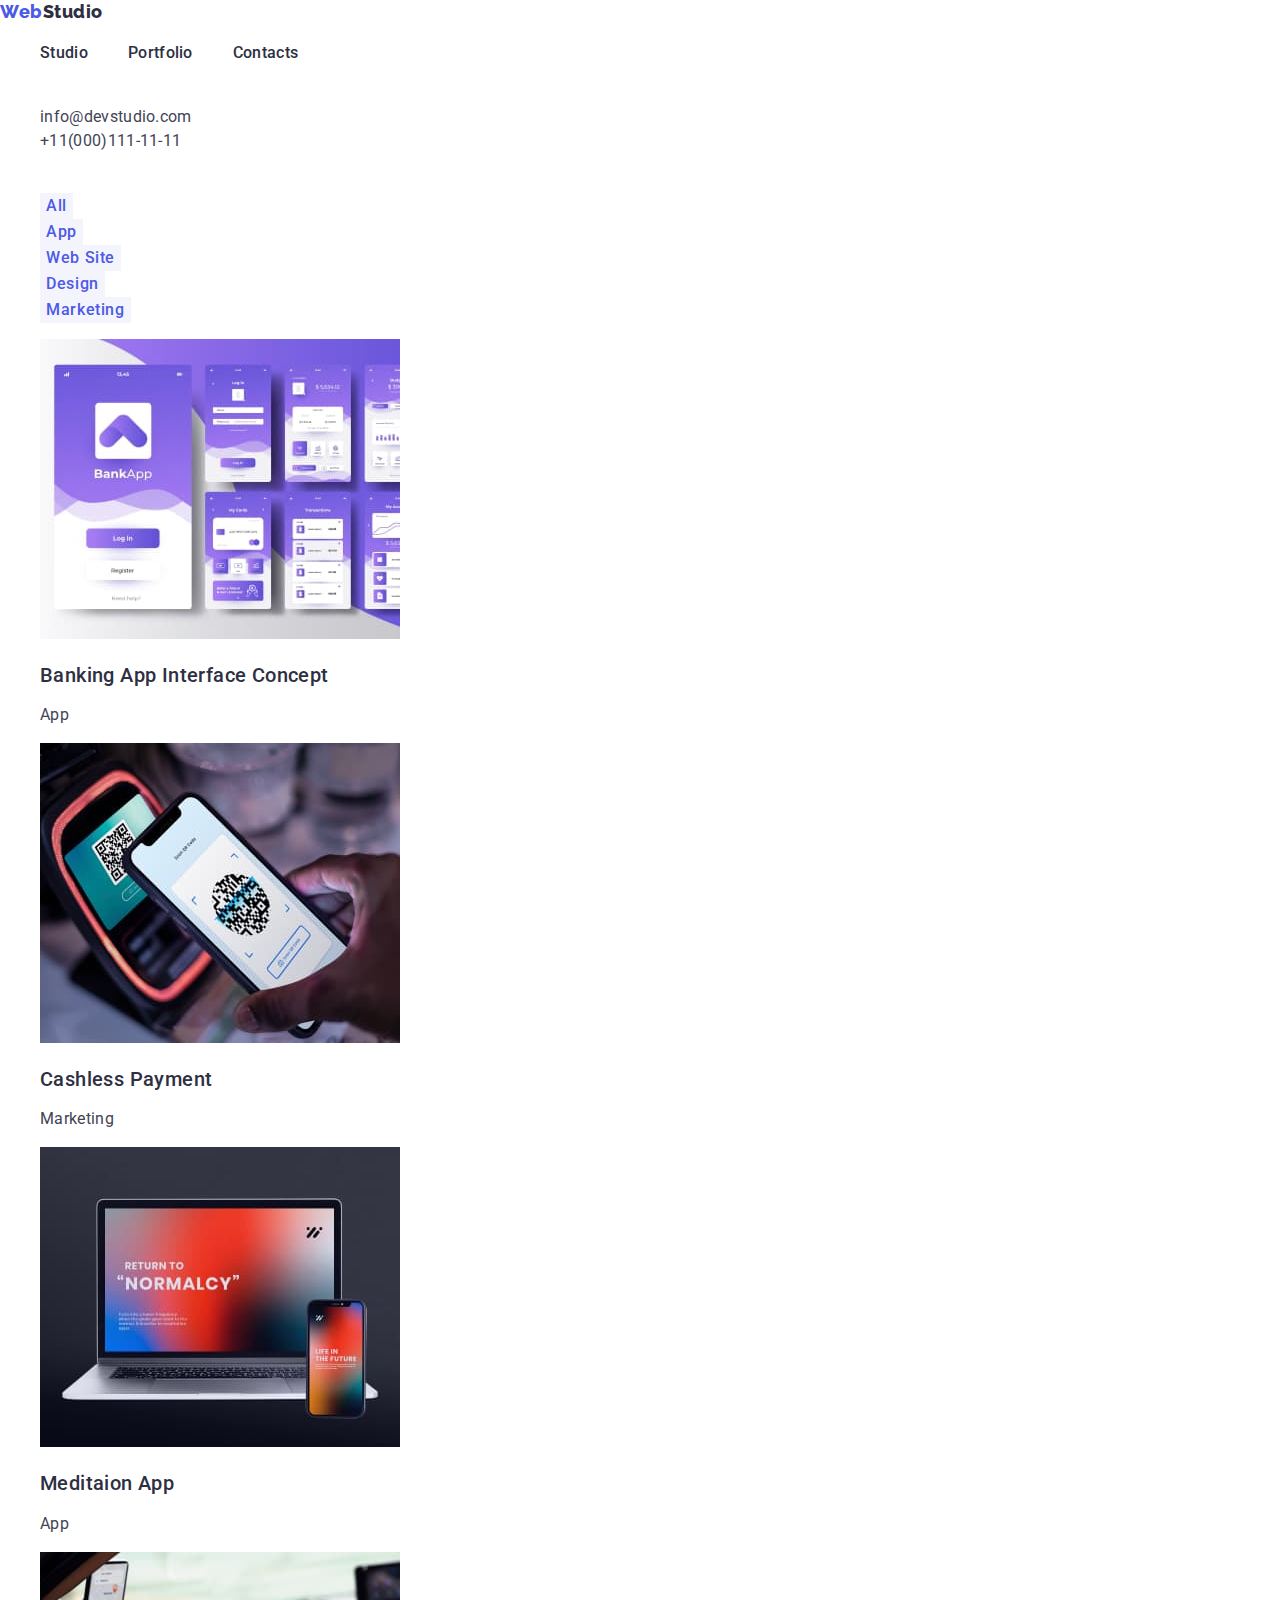
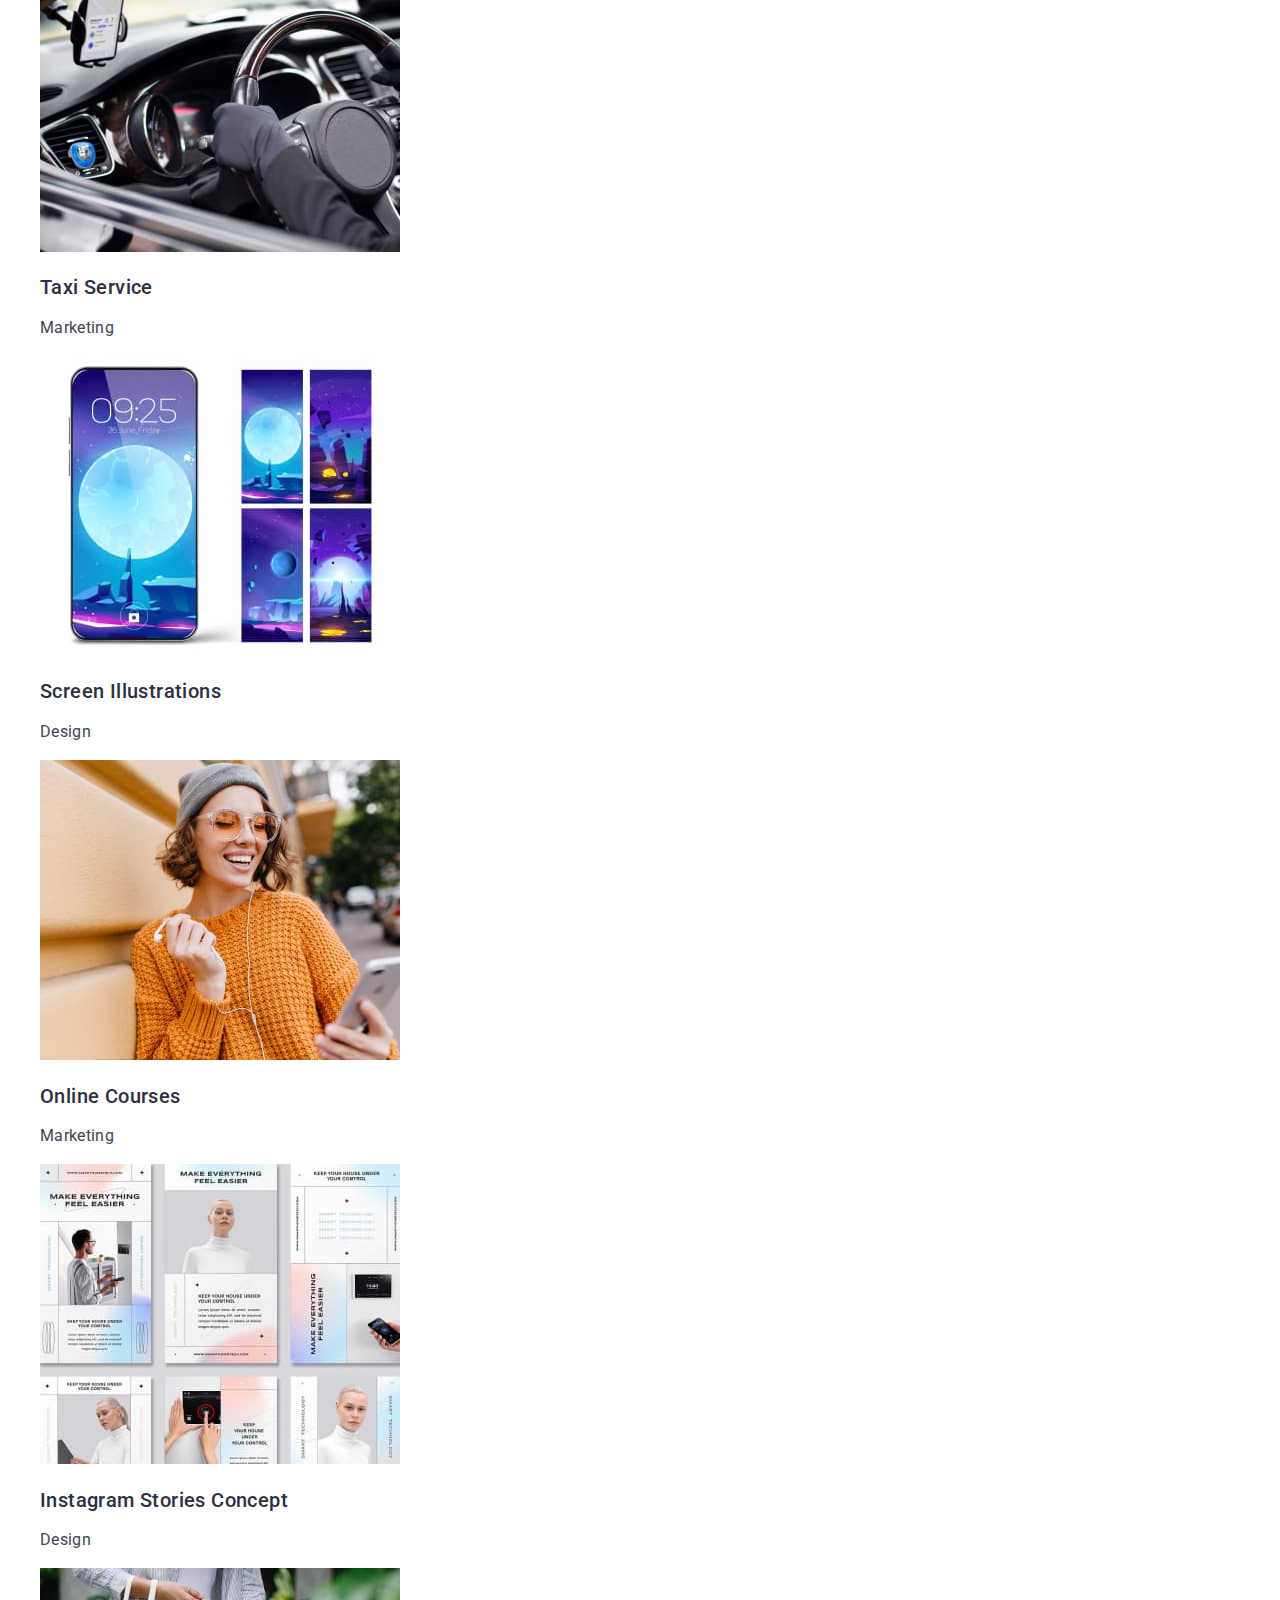
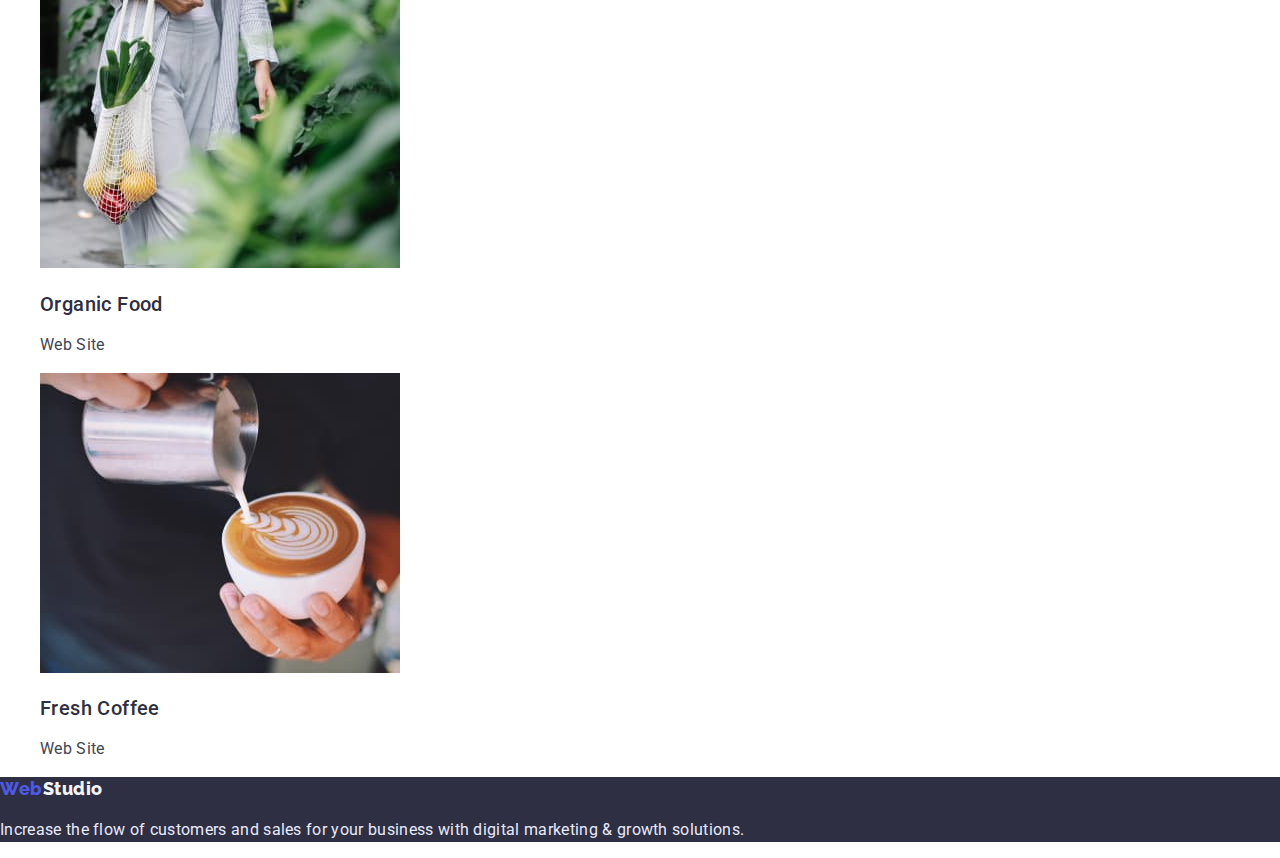
==== portfolio.html @ 9c92c0a1 "Correct" ====
<!DOCTYPE html>
<html lang="en">
  <head>
    <meta charset="UTF-8" />
    <meta http-equiv="X-UA-Compatible" content="IE=edge" />
    <meta name="viewport" content="width=device-width, initial-scale=1.0" />
    <title>Portfolio</title>
    <link rel="preconnect" href="https://fonts.googleapis.com" />
    <link rel="preconnect" href="https://fonts.gstatic.com" crossorigin />
    <link
      href="https://fonts.googleapis.com/css2?family=Raleway:wght@800&family=Roboto:wght@400;500;700;900&display=swap"
      rel="stylesheet"
    />
    <link rel="stylesheet" href="https://cdnjs.cloudflare.com/ajax/libs/modern-normalize/1.1.0/modern-normalize.min.css">
    <link rel="stylesheet" href="./CSS/styles.css" />
  </head>
  <body>
    <!--Header section-->
    <header class="header">
      <a class="header-logo link" href="./index.html"
        >Web<span class="header-logo-s">Studio</span></a
      >
      <nav class="header-nav">
        <ul class="header-list">
          <li class="header-item">
            <a class="header-link link" href="./index.html">Studio</a>
          </li>
          <li class="header-item">
            <a class="header-link link" href="./portfolio.html">Portfolio</a>
          </li>
          <li class="header-item">
            <a class="header-link link" href="./contacts.html">Contacts</a>
          </li>
        </ul>
      </nav>
      <ul class="header-contacts list">
        <li class="header-item">
          <a class="header-mail" href="mailto:info@devstudio.com"
            >info@devstudio.com</a
          >
        </li>
        <li class="header-item">
          <a class="header-contacts" href="tel:+11(000)111-11-11"
            >+11(000)111-11-11</a
          >
        </li>
      </ul>
    </header>
    <main class="main">
      <!--Filters-->
      <section class="button link">
        <h1 hidden>Portfolio</h1>
        <ul class="button-list">
          <li><button class="main-button" type="button">All</button></li>
          <li><button class="main-button" type="button">App</button></li>
          <li><button class="main-button" type="button">Web Site</button></li>
          <li><button class="main-button" type="button">Design</button></li>
          <li><button class="main-button" type="button">Marketing</button></li>
        </ul>
        <!--Row 1-->
        <ul class="concepts">
          <li class="concepts-sec"> <a class="concepts-sec link" href="Banking App">
            <img
              src="./images/row1/project-card-1/img.jpg"
              alt="Banking App"
              width="360"
              height="300"
            />
            <h2 class="title">Banking App Interface Concept</h2>
            <p class="text">App</p></a>
          </li>
          <li class="concepts-sec"> <a class="concepts-sec link" href="Cashless Payment">
            <img
              src="./images/row1/project-card-2/img.jpg"
              alt="Cashless Payment"
              width="360"
              height="300"
            />
            <h2 class="title">Cashless Payment</h2>
            <p class="text">Marketing</p></a>
          </li>
          <li class="concepts-sec"> <a class="concepts-sec link" href="Meditaion App">
            <img
              src="./images/row1/project-card-3/img.jpg"
              alt="Meditaion App"
              width="360"
              height="300"
            />
            <h2 class="title">Meditaion App</h2>
            <p class="text">App</p></a>
          </li>
          <!--Row 2-->
          <li class="concepts-sec"> <a class="concepts-sec link" href="Taxi Service">
            <img
              src="./images/row2/project-card-1/img.jpg"
              alt="Taxi Service"
              width="360"
              height="300"
            />
            <h2 class="title">Taxi Service</h2>
            <p class="text">Marketing</p></a>
          </li>
          <li class="concepts-sec"> <a class="concepts-sec link" href="Screen Illustrations">
            <img
              src="./images/row2/project-card-2/img.jpg"
              alt="Screen Illustrations"
              width="360"
              height="300"
            />
            <h2 class="title">Screen Illustrations</h2>
            <p class="text">Design</p></a>
          </li>
          <li class="concepts-sec"> <a class="concepts-sec link" href="Online Courses">
            <img
              src="./images/row2/project-card-3/img.jpg"
              alt="Online Courses"
              width="360"
              height="300"
            />
            <h2 class="title">Online Courses</h2>
            <p class="text">Marketing</p></a>
          </li>
          <!--Row 3-->
          <li class="concepts-sec"> <a class="concepts-sec link" href="Instagram Stories Concept">
            <img
              src="./images/row3/project-card-1/img.jpg"
              alt="Instagram Stories Concept"
              width="360"
              height="300"
            />
            <h2 class="title">Instagram Stories Concept</h2>
            <p class="text">Design</p></a>
          </li>
          <li class="concepts-sec"> <a class="concepts-sec link" href="Organic Food">
            <img
              src="./images/row3/project-card-2/img.jpg"
              alt="Organic Food"
              width="360"
              height="300"
            />
            <h2 class="title">Organic Food</h2>
            <p class="text">Web Site</p></a>
          </li>
          <li class="concepts-sec"> <a class="concepts-sec link" href="Fresh Coffee">
            <img
              src="./images/row3/project-card-3/img.jpg"
              alt="Fresh Coffee"
              width="360"
              height="300"
            />
            <h2 class="title">Fresh Coffee</h2>
            <p class="text">Web Site</p></a>
          </li>
        </ul>
      </section>
    </main>
    <!--Footer section-->
    <footer class="footer">
      <a class="footer-link" href="./index.html"></a>
      <a class="footer-logo link" href="./index.html"
        >Web<span class="footer-logo-s">Studio</span></a
      >
      <p class="desk">
        Increase the flow of customers and sales for your business with digital
        marketing & growth solutions.
      </p>
    </footer>
  </body>
</html>
---- CSS/styles.css ----
:root {
	--color-iris: #4d5ae5;
	--color-ocean: #404bbf;
	--color-navy-blue: #2e2f42;
	--color-green: #31d0aa;
	--color-slate: #434455;
	--color-light-slate: #8e8f99;
	--color-cornflower: #e7e9fc;
	--color-cloud: #f4f4fd;
	--color-navy-blue-modal: #2e2f42;
	--color-grey: #2e2f42
}


.conteiner{
	width: 1158px;
	padding-left: 15px;
	padding-right: 15px;
	margin-left: auto;
	margin-right: auto;

}

body{
font-family: "Roboto", sans-serif;
font-size: 16px;
line-height: calc(24 / 16);
letter-spacing: 0.02em;
color: var(--color-slate);
}
a{
	text-decoration: none;
}
ul{
	list-style: none;
}

.link{
text-decoration: none;
color: var(--color-navy-blue);
}

.header {
	background-color: #ffffff;
		}
.header-logo {
font-family: 'Raleway';
font-style: normal;
font-weight: 800;
font-size: 18px;
line-height: calc(24 / 18);
letter-spacing: 0.03em;
color: var(--color-iris);
padding-top: 24px;
padding-bottom: 24px;
}

.nav-site{
	padding-top: 24px;
padding-bottom: 24px;
}

.header-logo-s{
	color: var(--color-navy-blue);
}

.header-list {
	display: flex;
font-weight: 500;
font-size: 16px;
line-height: calc(24 / 16);
letter-spacing: 0.02em;
color: var(--color-navy-blue);
}

.header-item{
	margin-right: 40px;
	}
.header-item:last-child{
	margin-right: 0;
}

.header-link:hover,
.header-link:focus
.header-link:active{
color: var(--color-iris);
}
.header-mail{
color: var(--color-slate);
padding-top: 24px;
padding-bottom: 24px;
}
.header-mail:hover,
.header-mail:focus,
.heade-mail:active{
    color: var(--color-iris);
}

.header-contacts{
font-size: 16px;
line-height: calc(24 / 16);
letter-spacing: 0.02em;
color: var(--color-slate);
padding-top: 24px;
padding-bottom: 24px;
}
.header-contacts:hover,
.header-contacts:focus,
.header-contacts:active{
    color: var(--color-iris);
}
.main-button{
font-family: 'Roboto';
font-style: normal;
font-weight: 500;
font-size: 16px;
line-height: calc(24 / 16);
text-align: center;
letter-spacing: 0.04em;
background-color: var(--color-cloud);
color: var(--color-iris);
border: none;
cursor: pointer;
}
.main-button:hover,
.main-button:focus
.main-button:active{
    background-color: var(--color-ocean);
    color: #ffffff;
}

.title{
	font-weight: 500;
font-size: 20px;
line-height: calc(24 / 20);
letter-spacing: 0.02em;
color: var(--color-navy-blue);
}

.text{
font-weight: 400;
font-size: 16px;
line-height: calc(24/16);
letter-spacing: 0.02em;
color: var(--color-slate);
}


.footer{
	background-color: var(--color-navy-blue);
}
.footer-logo {
	font-family: 'Raleway';
	font-style: normal;
	font-weight: 800;
	font-size: 18px;
	line-height: calc(24 / 18);
	letter-spacing: 0.03em;
	color: var(--color-iris);
	}
	.footer-logo-s{
		color: var(--color-cloud);
	}
.desk{
font-weight: 400;
font-size: 16px;
line-height: calc(24 / 16);
letter-spacing: 0.02em;
	color: var(--color-cornflower) ;
}


.hero{
	background-color: var(--color-navy-blue);
}
.h1-text{
	font-weight: 700;
font-size: 56px;
line-height: calc(60 / 56);
text-align: center;
letter-spacing: 0.02em;
	color: #ffffff;
}
.hero-button{
font-family: 'Roboto';
font-style: normal;
font-weight: 500;
font-size: 16px;
line-height: calc(24 / 16);
letter-spacing: 0.04em;
color: #ffffff;
background-color: var(--color-iris);
cursor: pointer;
}
.hero-button:hover,
.hero-button:focus{
background-color: #404BBF;
}

.ourteam-list{
	background-color: #ffffff;
}
.subtitle{
font-style: normal;
font-weight: 500;
font-size: 20px;
line-height: calc(24 / 20);
letter-spacing: 0.02em;
color: var(--color-navy-blue);
}
.main-text{
line-height: calc(24 / 16);
letter-spacing: 0.02em;
color: var(--color-slate);
}
.heading{
font-style: normal;
font-weight: 700;
font-size: 36px;
line-height: calc(40 / 36);
text-align: center;
letter-spacing: 0.02em;
text-transform: capitalize;
color: var(--color-navy-blue);
}
.ourteam-bgc{
    background-color: var(--color-cloud);
}
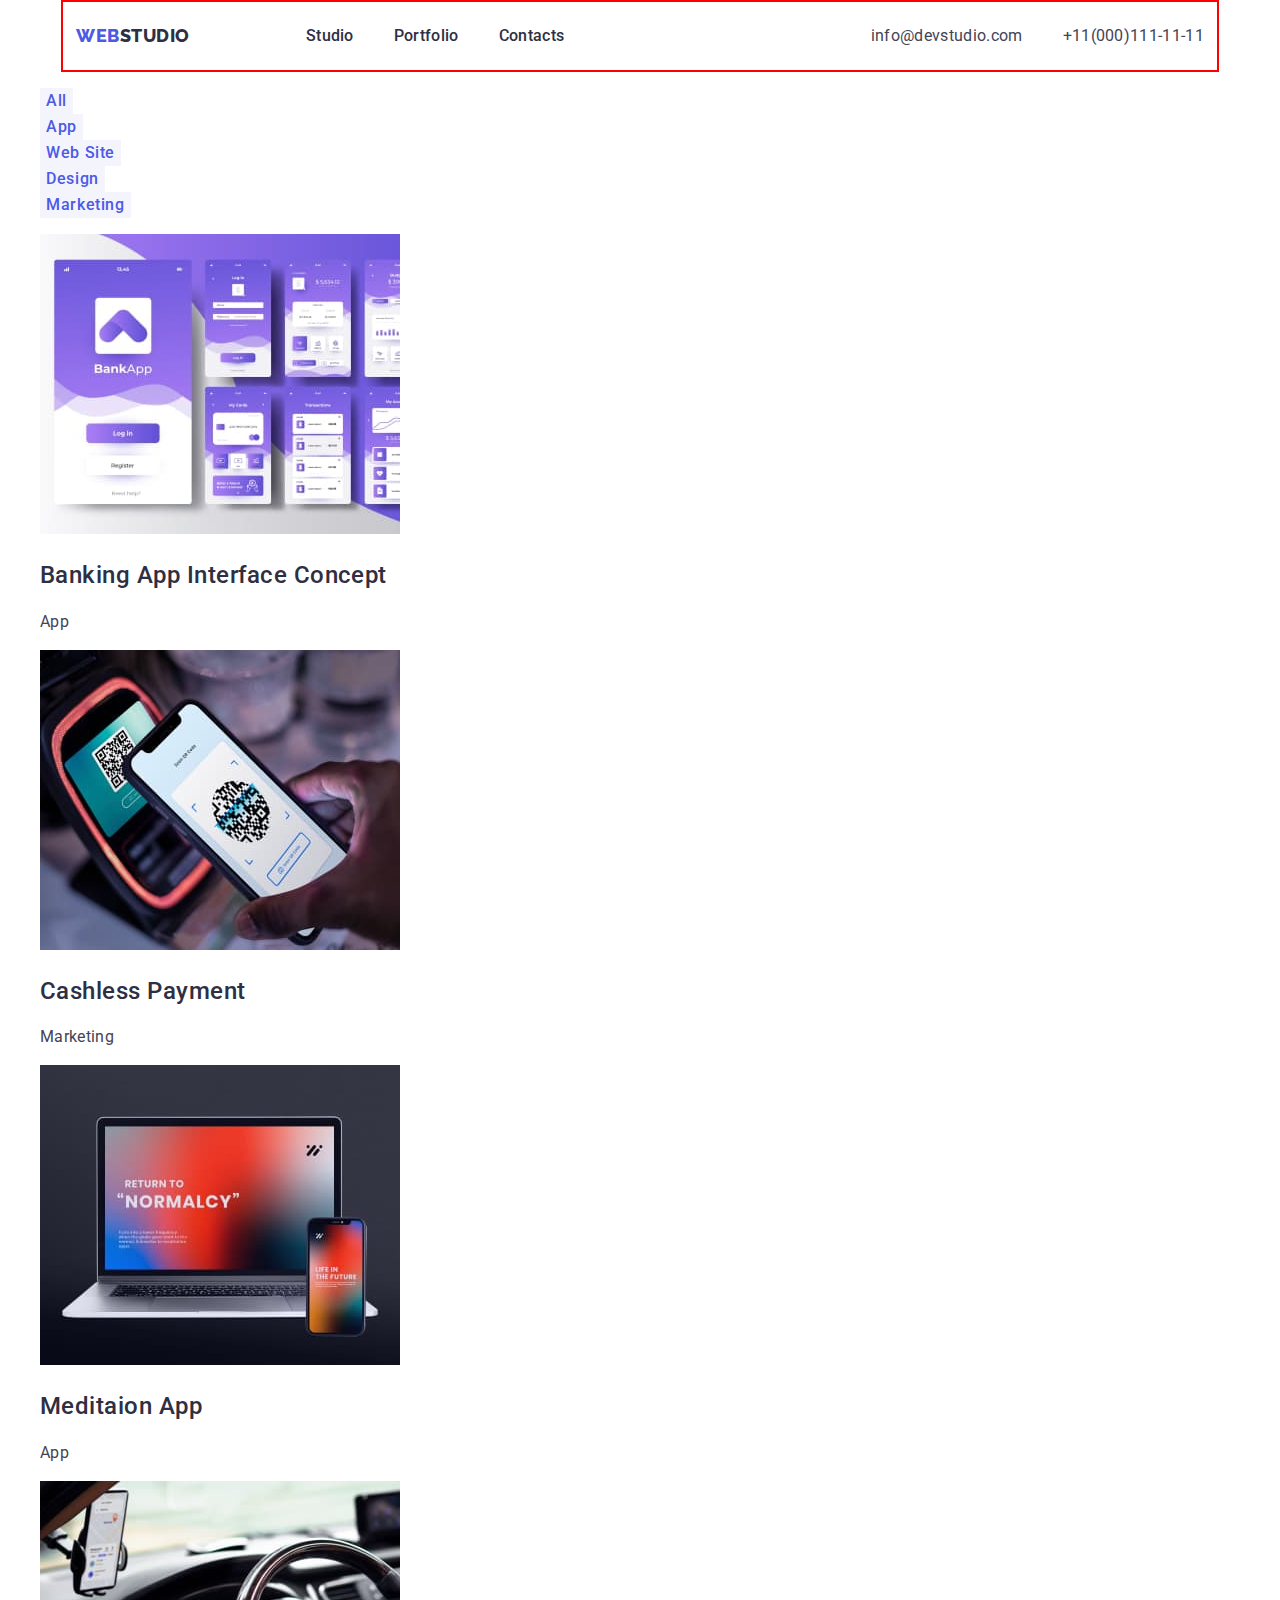
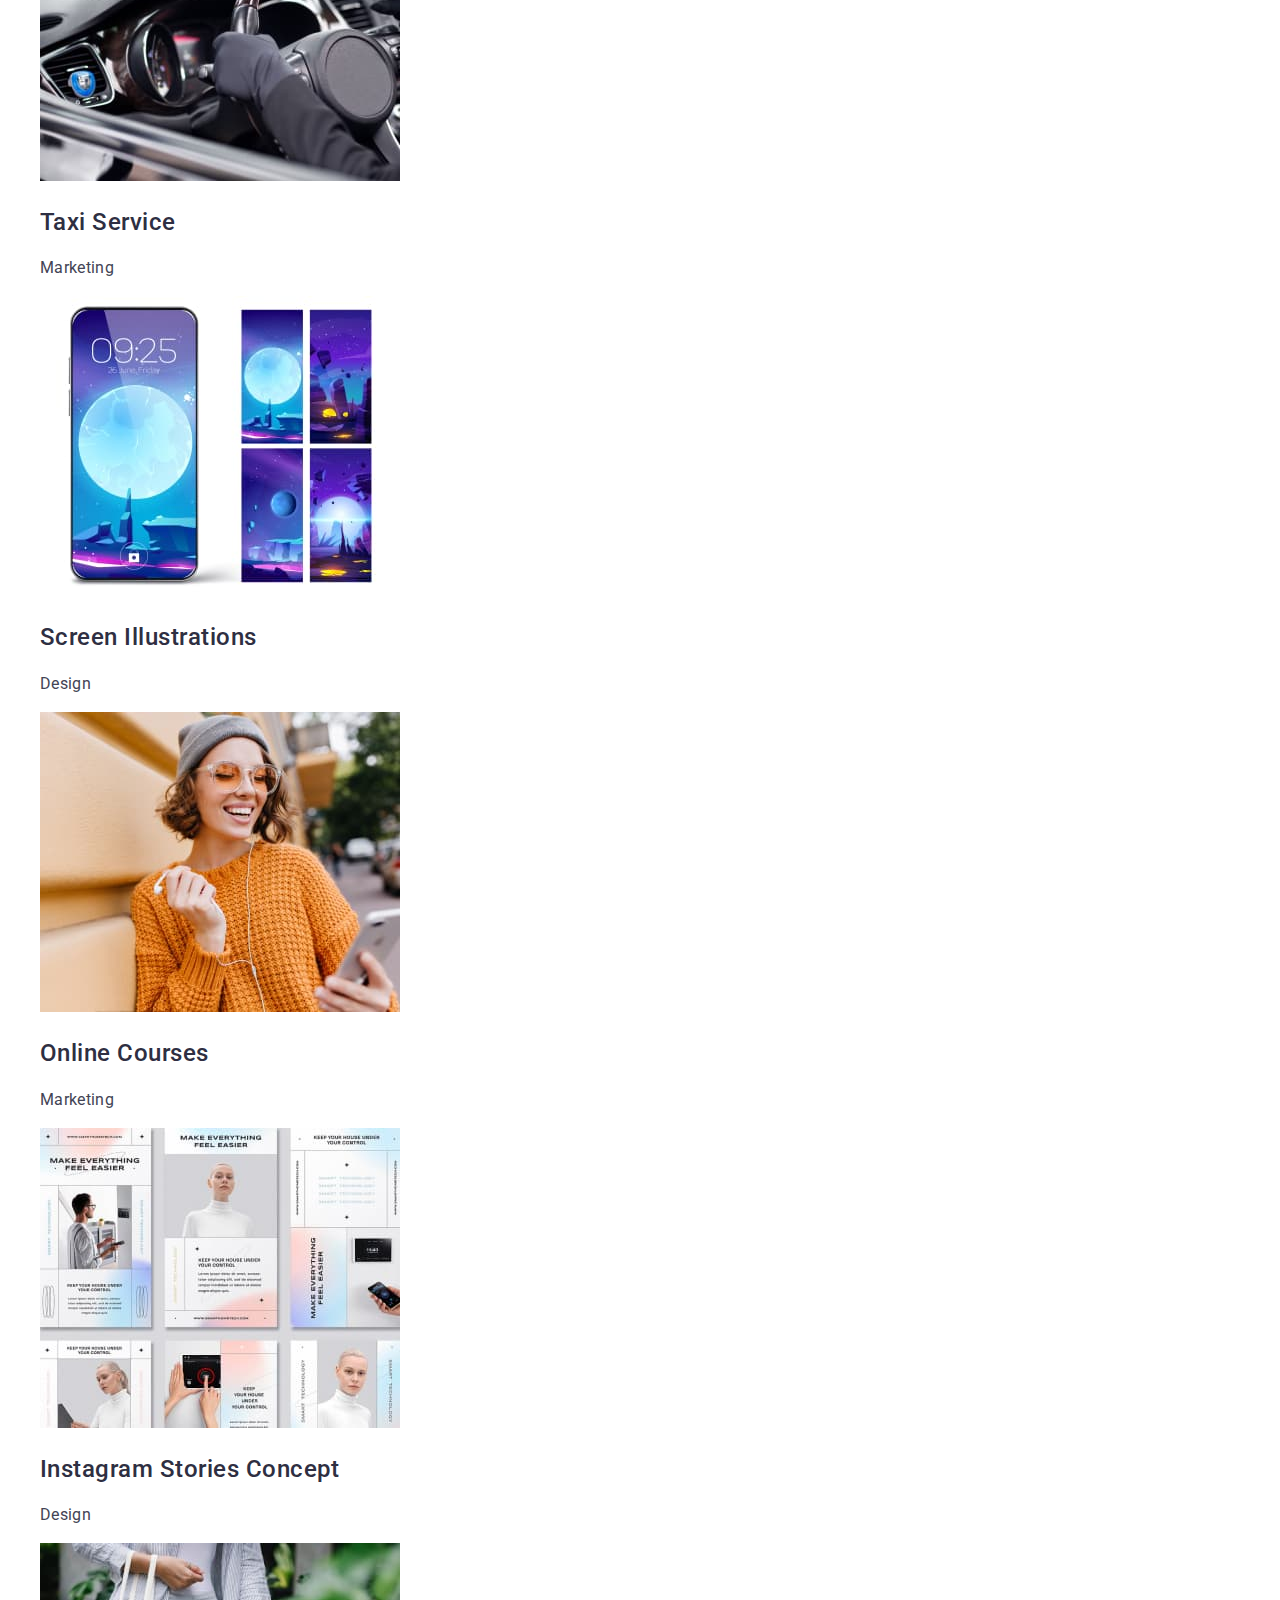
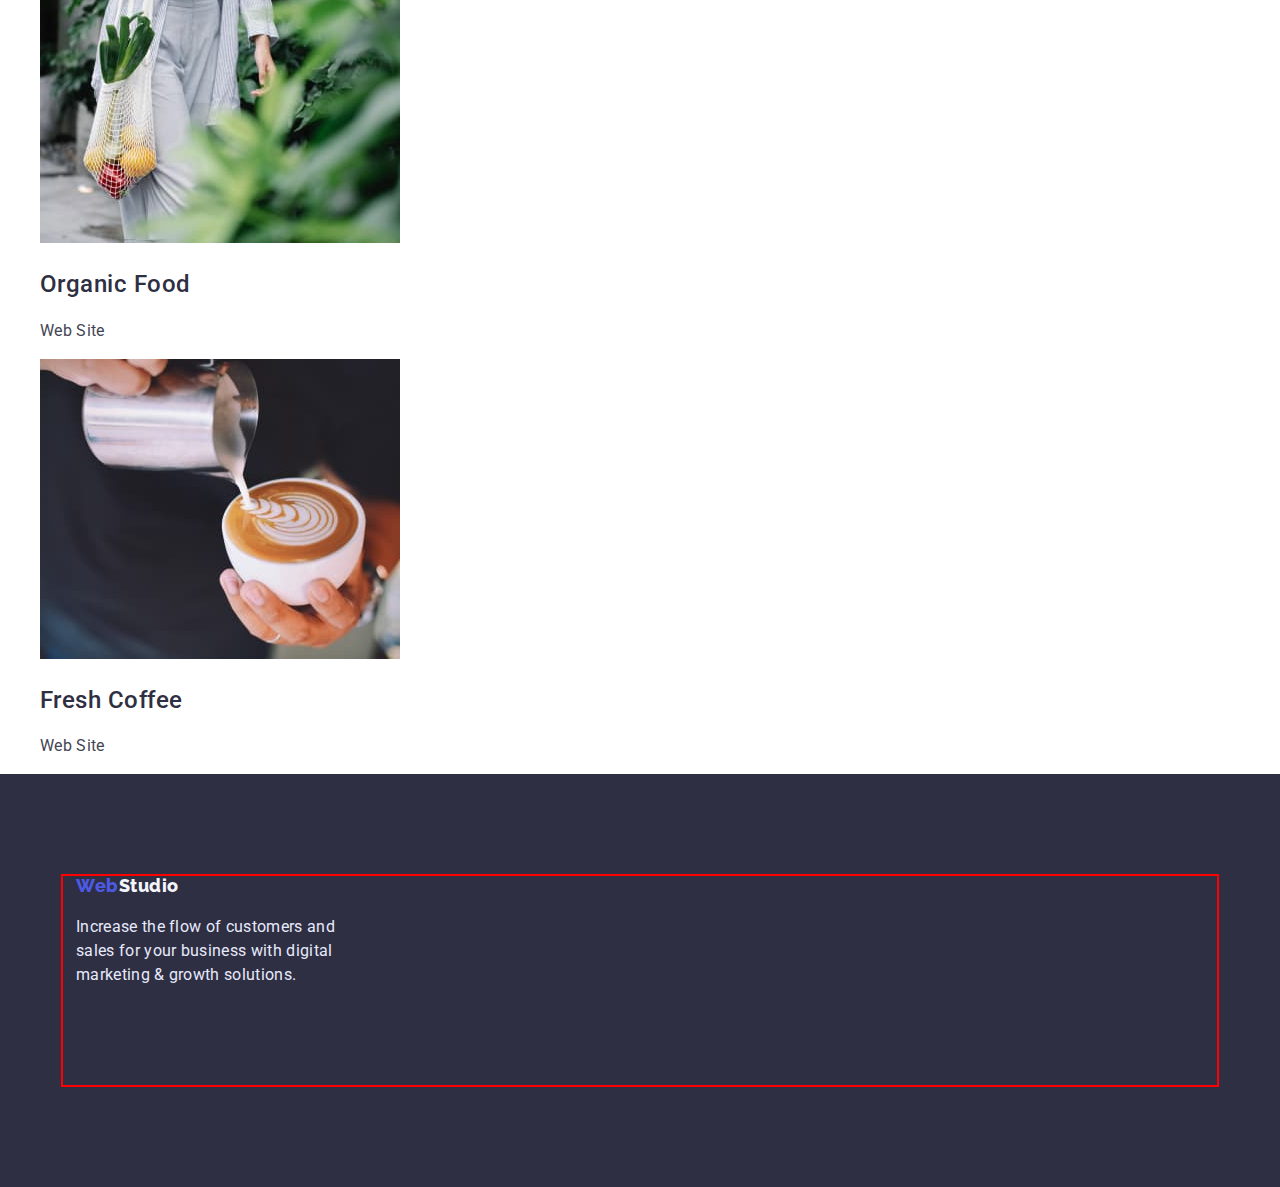
==== commit 294bc092: "Correct" ====
--- a/portfolio.html
+++ b/portfolio.html
@@ -17,10 +17,11 @@
   <body>
     <!--Header section-->
     <header class="header">
-      <a class="header-logo link" href="./index.html"
+      <div class="header-conteiner conteiner">
+        <a class="header-logo link" href="./index.html"
         >Web<span class="header-logo-s">Studio</span></a
       >
-      <nav class="header-nav">
+        <nav class="nav-site">               
         <ul class="header-list">
           <li class="header-item">
             <a class="header-link link" href="./index.html">Studio</a>
@@ -33,7 +34,7 @@
           </li>
         </ul>
       </nav>
-      <ul class="header-contacts list">
+      <ul class="header-contacts-list">
         <li class="header-item">
           <a class="header-mail" href="mailto:info@devstudio.com"
             >info@devstudio.com</a
@@ -45,6 +46,7 @@
           >
         </li>
       </ul>
+    </div>
     </header>
     <main class="main">
       <!--Filters-->
@@ -156,14 +158,15 @@
     </main>
     <!--Footer section-->
     <footer class="footer">
-      <a class="footer-link" href="./index.html"></a>
-      <a class="footer-logo link" href="./index.html"
-        >Web<span class="footer-logo-s">Studio</span></a
-      >
-      <p class="desk">
-        Increase the flow of customers and sales for your business with digital
-        marketing & growth solutions.
-      </p>
+      <div class="conteiner">
+        <a class="footer-logo link" href="./index.html"
+          >Web<span class="footer-logo-s">Studio</span></a
+        >
+        <p class="desk">
+          Increase the flow of customers and sales for your business with digital
+          marketing & growth solutions.
+        </p>
+      </div>
     </footer>
   </body>
 </html>
--- a/CSS/styles.css
+++ b/CSS/styles.css
@@ -8,17 +8,23 @@
 	--color-cornflower: #e7e9fc;
 	--color-cloud: #f4f4fd;
 	--color-navy-blue-modal: #2e2f42;
-	--color-grey: #2e2f42
+	--color-grey: #2e2f42;
+	--color-white: #ffffff
+
 }
 
 
 .conteiner{
 	width: 1158px;
-	padding-left: 15px;
-	padding-right: 15px;
-	margin-left: auto;
-	margin-right: auto;
-
+	padding: 0 15px;
+	margin: 0 auto;
+	outline: 2px solid red;
+	outline-offset: -2px;
+	}
+.header-conteiner{
+	display: flex;
+	align-items: center;
+	
 }
 
 body{
@@ -50,14 +56,14 @@
 font-size: 18px;
 line-height: calc(24 / 18);
 letter-spacing: 0.03em;
+text-transform: uppercase;
 color: var(--color-iris);
-padding-top: 24px;
-padding-bottom: 24px;
+padding: 24px 76px 24px 0;
 }
 
 .nav-site{
-	padding-top: 24px;
-padding-bottom: 24px;
+margin-right: auto;
+	
 }
 
 .header-logo-s{
@@ -66,11 +72,14 @@
 
 .header-list {
 	display: flex;
+	padding: 24px 24 px 76px 0 ;
+	margin: 0;
 font-weight: 500;
 font-size: 16px;
 line-height: calc(24 / 16);
 letter-spacing: 0.02em;
 color: var(--color-navy-blue);
+
 }
 
 .header-item{
@@ -84,6 +93,12 @@
 .header-link:focus
 .header-link:active{
 color: var(--color-iris);
+
+}
+
+.header-contacts-list{
+	display: flex;
+	
 }
 .header-mail{
 color: var(--color-slate);
@@ -108,6 +123,24 @@
 .header-contacts:focus,
 .header-contacts:active{
     color: var(--color-iris);
+}
+
+.features{
+	padding-top: 120px;
+}
+.features-list{
+	display: flex;
+	padding-bottom: 120px;
+	padding: 0px;
+	margin: 0;
+	
+}
+.features-item{
+	margin-top: 8px;
+	margin-right: 24px;
+}
+.features-item:last-child{
+	margin-right: 0px;
 }
 .main-button{
 font-family: 'Roboto';
@@ -131,7 +164,6 @@
 
 .title{
 	font-weight: 500;
-font-size: 20px;
 line-height: calc(24 / 20);
 letter-spacing: 0.02em;
 color: var(--color-navy-blue);
@@ -148,6 +180,8 @@
 
 .footer{
 	background-color: var(--color-navy-blue);
+	padding: 100px 0px;
+	
 }
 .footer-logo {
 	font-family: 'Raleway';
@@ -157,6 +191,7 @@
 	line-height: calc(24 / 18);
 	letter-spacing: 0.03em;
 	color: var(--color-iris);
+	margin-bottom: 16px;
 	}
 	.footer-logo-s{
 		color: var(--color-cloud);
@@ -167,19 +202,32 @@
 line-height: calc(24 / 16);
 letter-spacing: 0.02em;
 	color: var(--color-cornflower) ;
+	padding-top: 16px;
+	padding-bottom:  100px;
+	max-width: 264px;
+	margin: 0;
 }
 
 
 .hero{
 	background-color: var(--color-navy-blue);
+	text-align: center;
+	padding: 188px 0px;
+	padding-bottom: 120px;
+	
+	
 }
 .h1-text{
-	font-weight: 700;
 font-size: 56px;
 line-height: calc(60 / 56);
 text-align: center;
 letter-spacing: 0.02em;
-	color: #ffffff;
+color: var(--color-white);
+margin: 0;
+padding-bottom: 48px;
+
+
+
 }
 .hero-button{
 font-family: 'Roboto';
@@ -191,14 +239,44 @@
 color: #ffffff;
 background-color: var(--color-iris);
 cursor: pointer;
+padding: 16px 32px;
+
+border-radius: 4px;
+border: none;
+
 }
 .hero-button:hover,
 .hero-button:focus{
 background-color: #404BBF;
 }
 
+.image-list{
+	display: flex;
+	padding: 0px;
+	padding-bottom: 120px;
+	margin: 0px;
+}
+.image{
+	margin-right: 24px;
+		}
+.image:last-child{
+	margin: 0;
+} 
+
 .ourteam-list{
 	background-color: #ffffff;
+	text-align: center;
+	margin-right: 24px;
+	box-shadow: 0px 1px 6px rgba(46, 47, 66, 0.08), 0px 1px 1px rgba(46, 47, 66, 0.16), 0px 2px 1px rgba(46, 47, 66, 0.08);
+	border-radius: 0px 0px 4px 4px;
+	
+}
+.ourteam-list:last-child{
+	margin-right: 0px;
+}
+
+.ourimages{
+	margin-bottom: 32px;
 }
 .subtitle{
 font-style: normal;
@@ -207,11 +285,15 @@
 line-height: calc(24 / 20);
 letter-spacing: 0.02em;
 color: var(--color-navy-blue);
+margin-bottom: 8px;
+margin-top: 0px;
 }
 .main-text{
 line-height: calc(24 / 16);
 letter-spacing: 0.02em;
 color: var(--color-slate);
+margin: 0px;
+padding-bottom: 32px;
 }
 .heading{
 font-style: normal;
@@ -222,7 +304,16 @@
 letter-spacing: 0.02em;
 text-transform: capitalize;
 color: var(--color-navy-blue);
-}
+padding-bottom: 72px;
+padding-top: 120px;
+margin: 0;
+}
+.heading-list{
+	display: flex;
+	padding: 0px;
+	margin-top: 0px;
+	}
 .ourteam-bgc{
     background-color: var(--color-cloud);
+	padding-bottom: 120px;
 }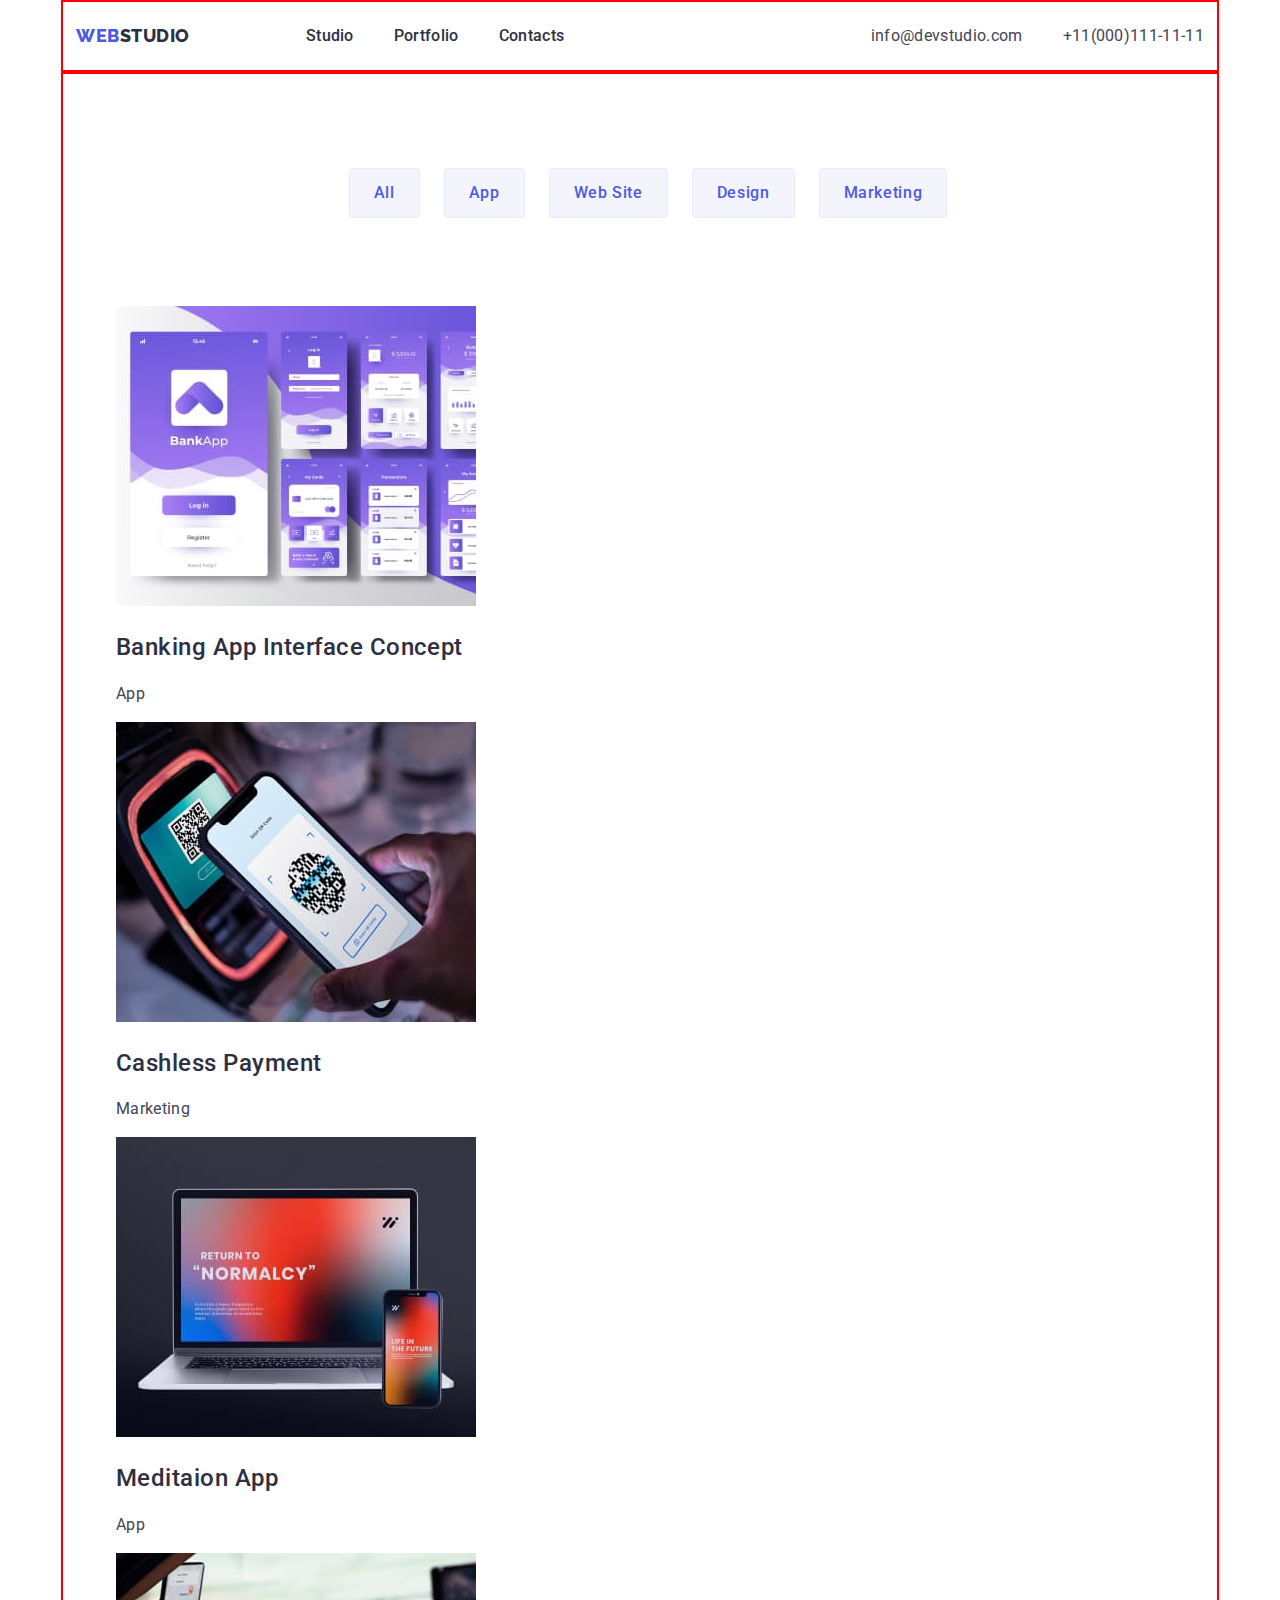
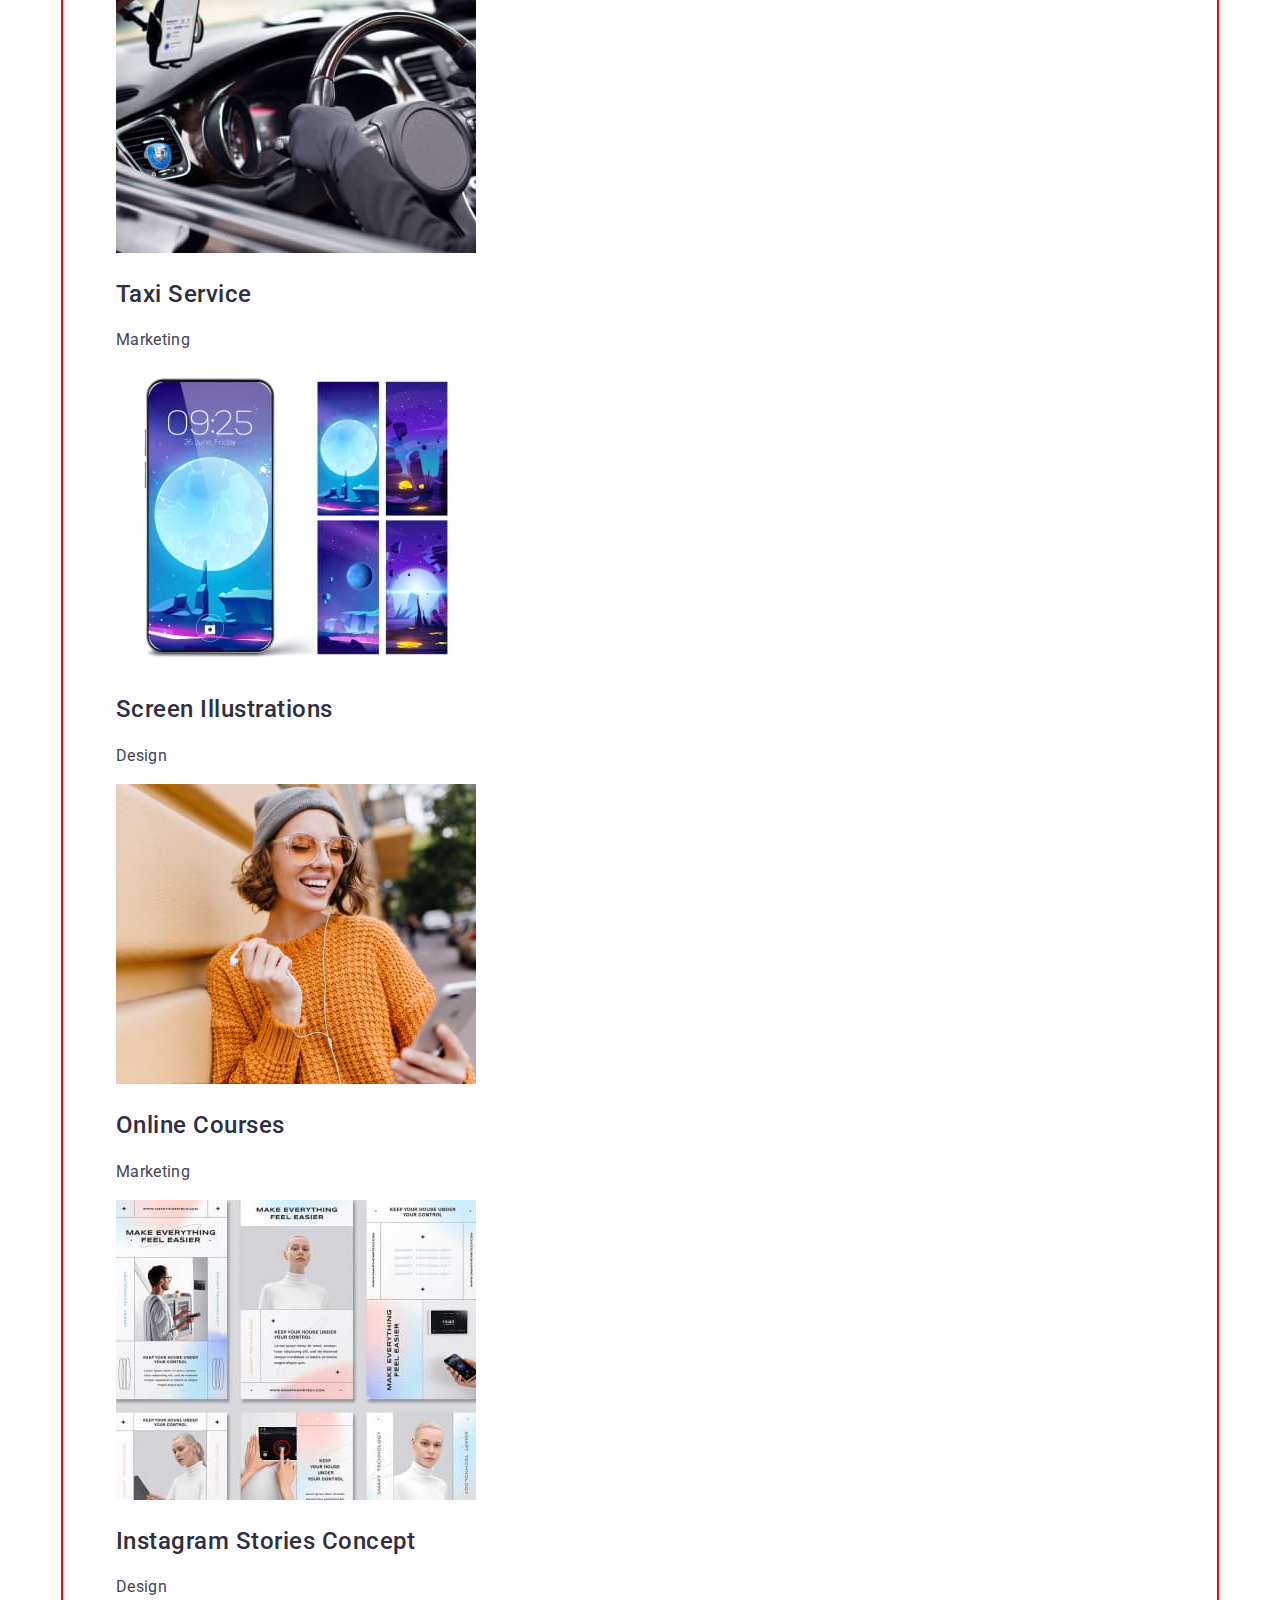
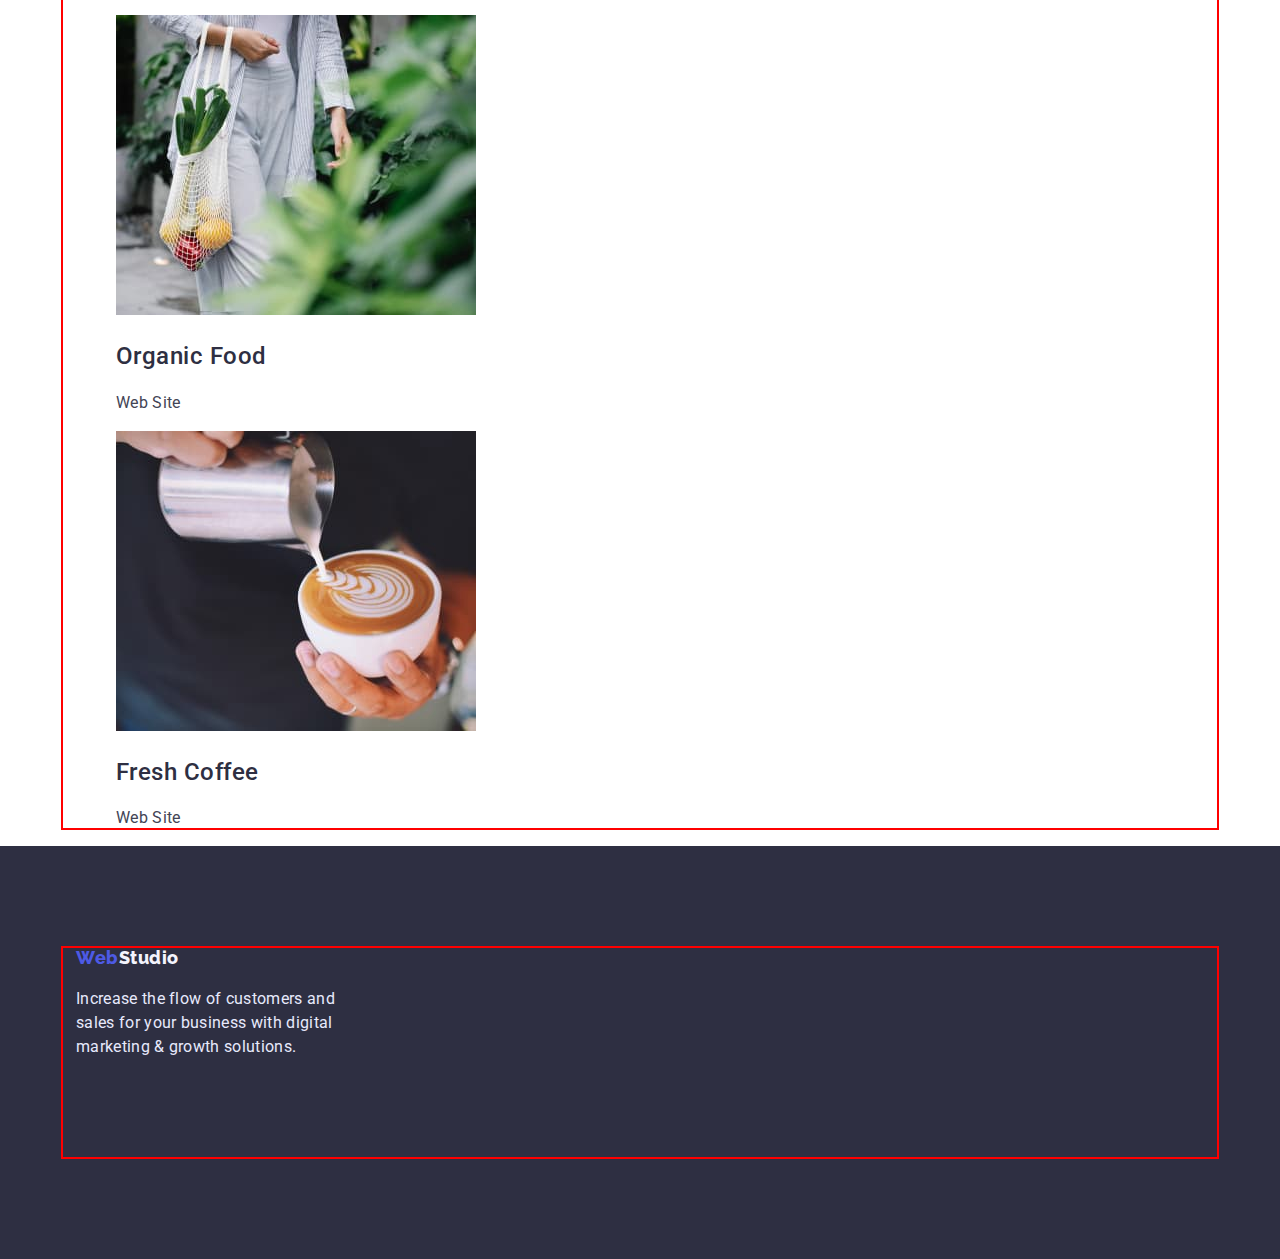
==== commit 442d210b: "Correct" ====
--- a/portfolio.html
+++ b/portfolio.html
@@ -51,6 +51,7 @@
     <main class="main">
       <!--Filters-->
       <section class="button link">
+        <div class="conteiner">
         <h1 hidden>Portfolio</h1>
         <ul class="button-list">
           <li><button class="main-button" type="button">All</button></li>
@@ -154,6 +155,7 @@
             <p class="text">Web Site</p></a>
           </li>
         </ul>
+      </div>
       </section>
     </main>
     <!--Footer section-->
--- a/CSS/styles.css
+++ b/CSS/styles.css
@@ -152,8 +152,14 @@
 letter-spacing: 0.04em;
 background-color: var(--color-cloud);
 color: var(--color-iris);
-border: none;
+border: 1px solid #E7E9FC;
+border-radius: 4px;
 cursor: pointer;
+margin-right: 24px;
+padding: 12px 24px;
+}
+.main-button :last-child{
+	margin-right: 0;
 }
 .main-button:hover,
 .main-button:focus
@@ -177,6 +183,17 @@
 color: var(--color-slate);
 }
 
+.button-list{
+	display: flex;
+	text-align: center;
+	padding-top: 96px;
+	padding-bottom: 72px;
+	margin: 0;
+	
+flex-direction: row;
+justify-content: center;
+align-items: center;
+}
 
 .footer{
 	background-color: var(--color-navy-blue);
@@ -316,4 +333,4 @@
 .ourteam-bgc{
     background-color: var(--color-cloud);
 	padding-bottom: 120px;
-}+}
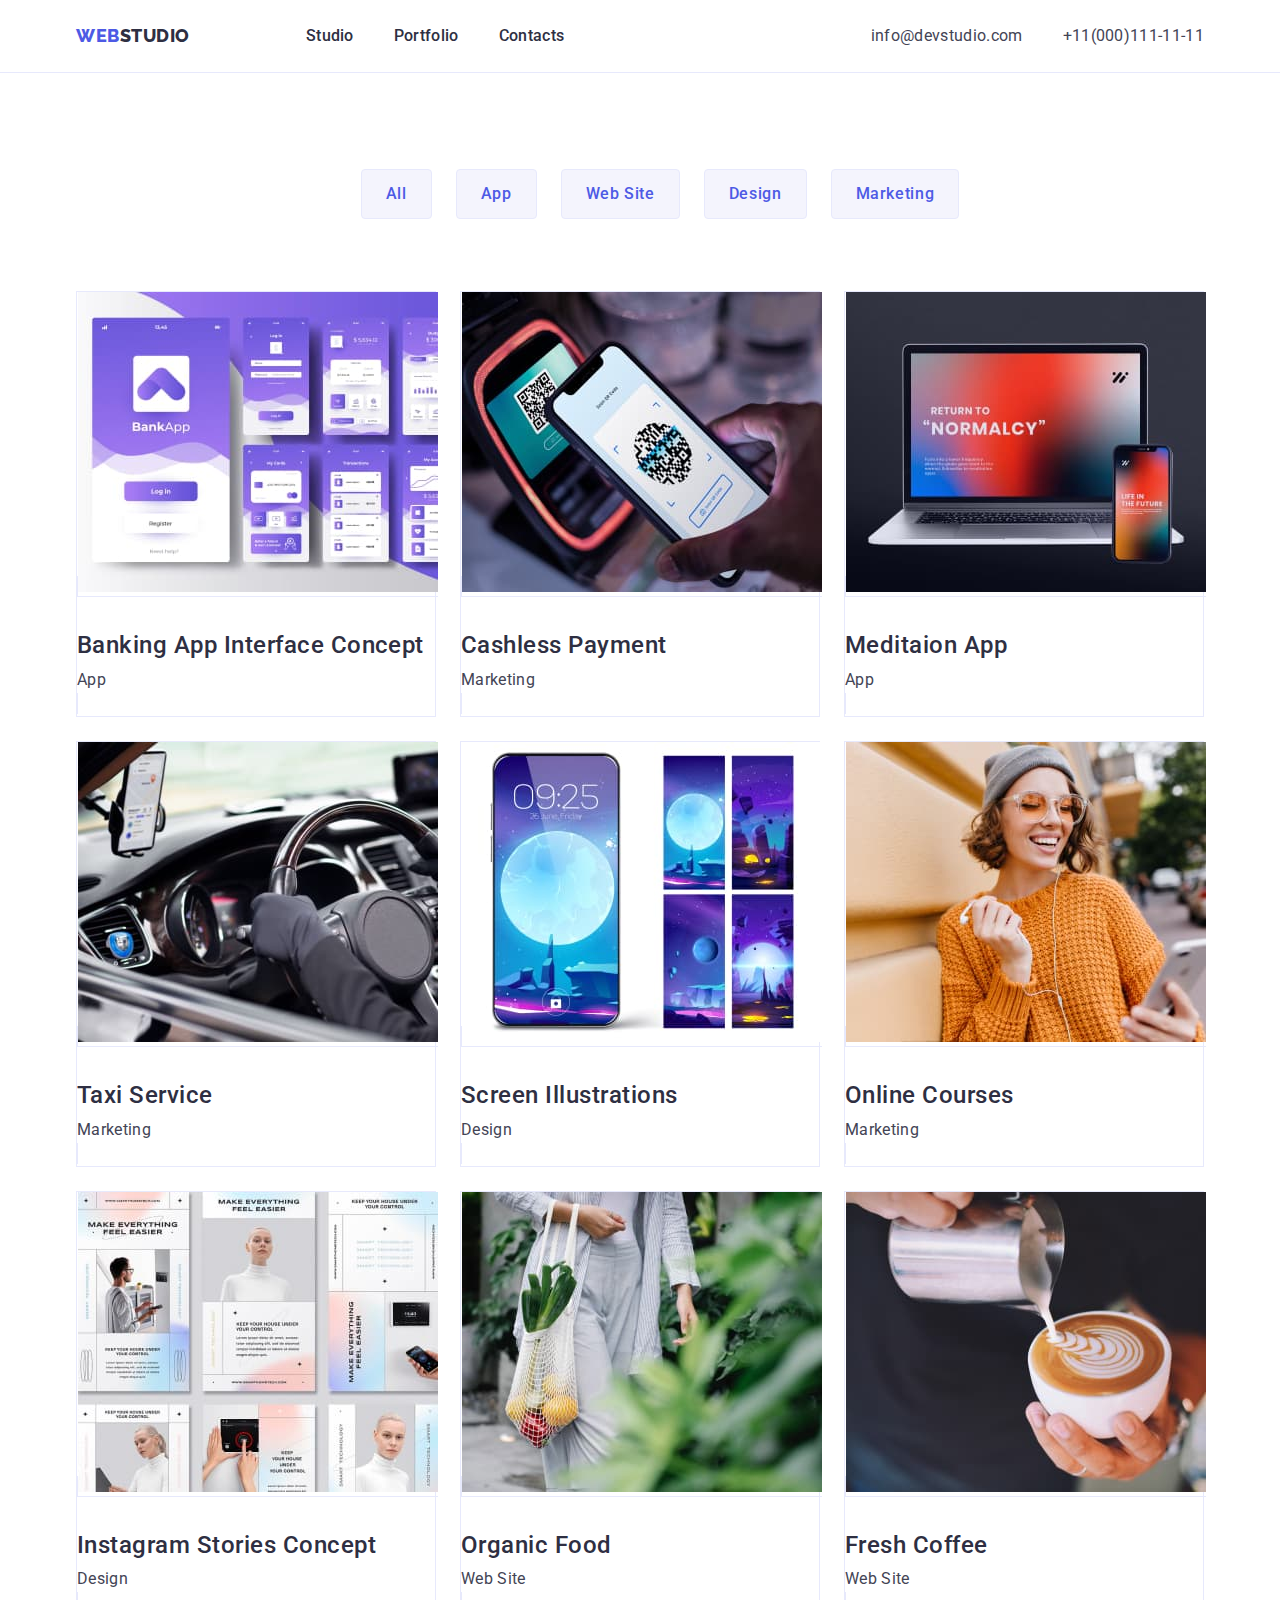
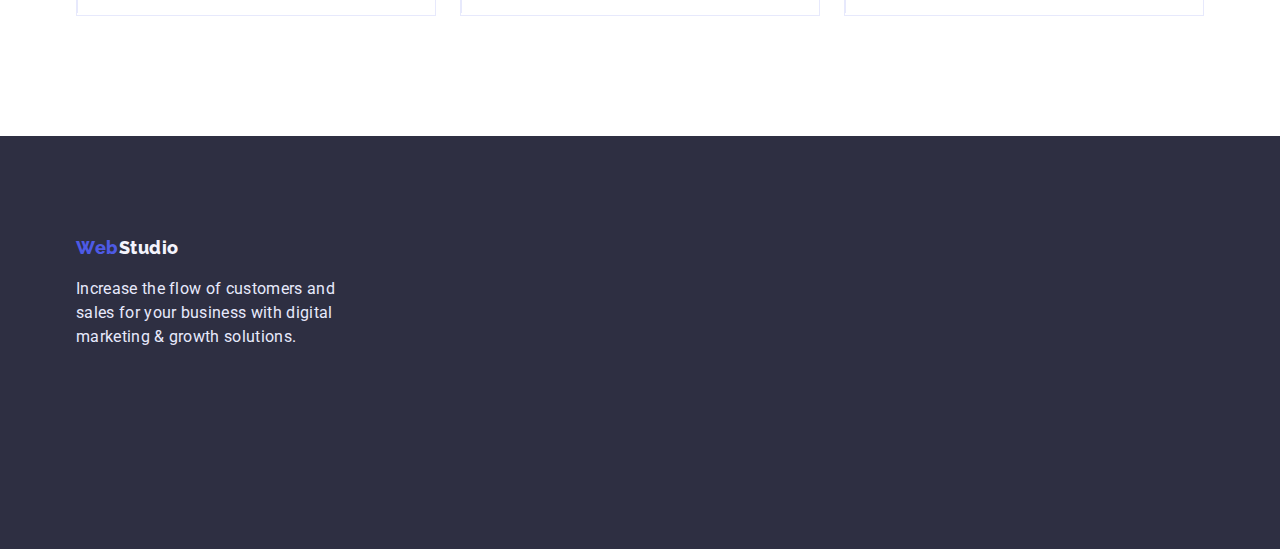
==== commit 5043b5b6: "Correct" ====
--- a/portfolio.html
+++ b/portfolio.html
@@ -54,11 +54,11 @@
         <div class="conteiner">
         <h1 hidden>Portfolio</h1>
         <ul class="button-list">
-          <li><button class="main-button" type="button">All</button></li>
-          <li><button class="main-button" type="button">App</button></li>
-          <li><button class="main-button" type="button">Web Site</button></li>
-          <li><button class="main-button" type="button">Design</button></li>
-          <li><button class="main-button" type="button">Marketing</button></li>
+          <li class="button-port"><button class="main-button" type="button">All</button></li>
+          <li class="button-port"><button class="main-button" type="button">App</button></li>
+          <li class="button-port"><button class="main-button" type="button">Web Site</button></li>
+          <li class="button-port"><button class="main-button" type="button">Design</button></li>
+          <li class="button-port"><button class="main-button" type="button">Marketing</button></li>
         </ul>
         <!--Row 1-->
         <ul class="concepts">
--- a/CSS/styles.css
+++ b/CSS/styles.css
@@ -18,8 +18,7 @@
 	width: 1158px;
 	padding: 0 15px;
 	margin: 0 auto;
-	outline: 2px solid red;
-	outline-offset: -2px;
+	
 	}
 .header-conteiner{
 	display: flex;
@@ -48,6 +47,7 @@
 
 .header {
 	background-color: #ffffff;
+	border-bottom: 1px solid #E7E9FC;
 		}
 .header-logo {
 font-family: 'Raleway';
@@ -155,10 +155,13 @@
 border: 1px solid #E7E9FC;
 border-radius: 4px;
 cursor: pointer;
-margin-right: 24px;
+
 padding: 12px 24px;
 }
-.main-button :last-child{
+.button-port{
+	margin-right: 24px;
+}
+.button-port:last-child{
 	margin-right: 0;
 }
 .main-button:hover,
@@ -173,6 +176,9 @@
 line-height: calc(24 / 20);
 letter-spacing: 0.02em;
 color: var(--color-navy-blue);
+margin: 0;
+padding-top: 32px;
+padding-bottom: 8px;
 }
 
 .text{
@@ -181,6 +187,7 @@
 line-height: calc(24/16);
 letter-spacing: 0.02em;
 color: var(--color-slate);
+margin: 0;
 }
 
 .button-list{
@@ -195,10 +202,25 @@
 align-items: center;
 }
 
+.concepts{
+	display: flex;
+  flex-wrap: wrap;
+	margin: 0;
+	padding: 0;
+	gap: 24px;
+	padding-bottom: 120px;
+	}
+
+.concepts-sec{
+	border: 1px solid #E7E9FC;
+	width: 360px;
+	
+	margin: 0;
+}
+
 .footer{
 	background-color: var(--color-navy-blue);
 	padding: 100px 0px;
-	
 }
 .footer-logo {
 	font-family: 'Raleway';
@@ -240,7 +262,8 @@
 text-align: center;
 letter-spacing: 0.02em;
 color: var(--color-white);
-margin: 0;
+margin: 0 auto;
+width: 494px;
 padding-bottom: 48px;
 
 
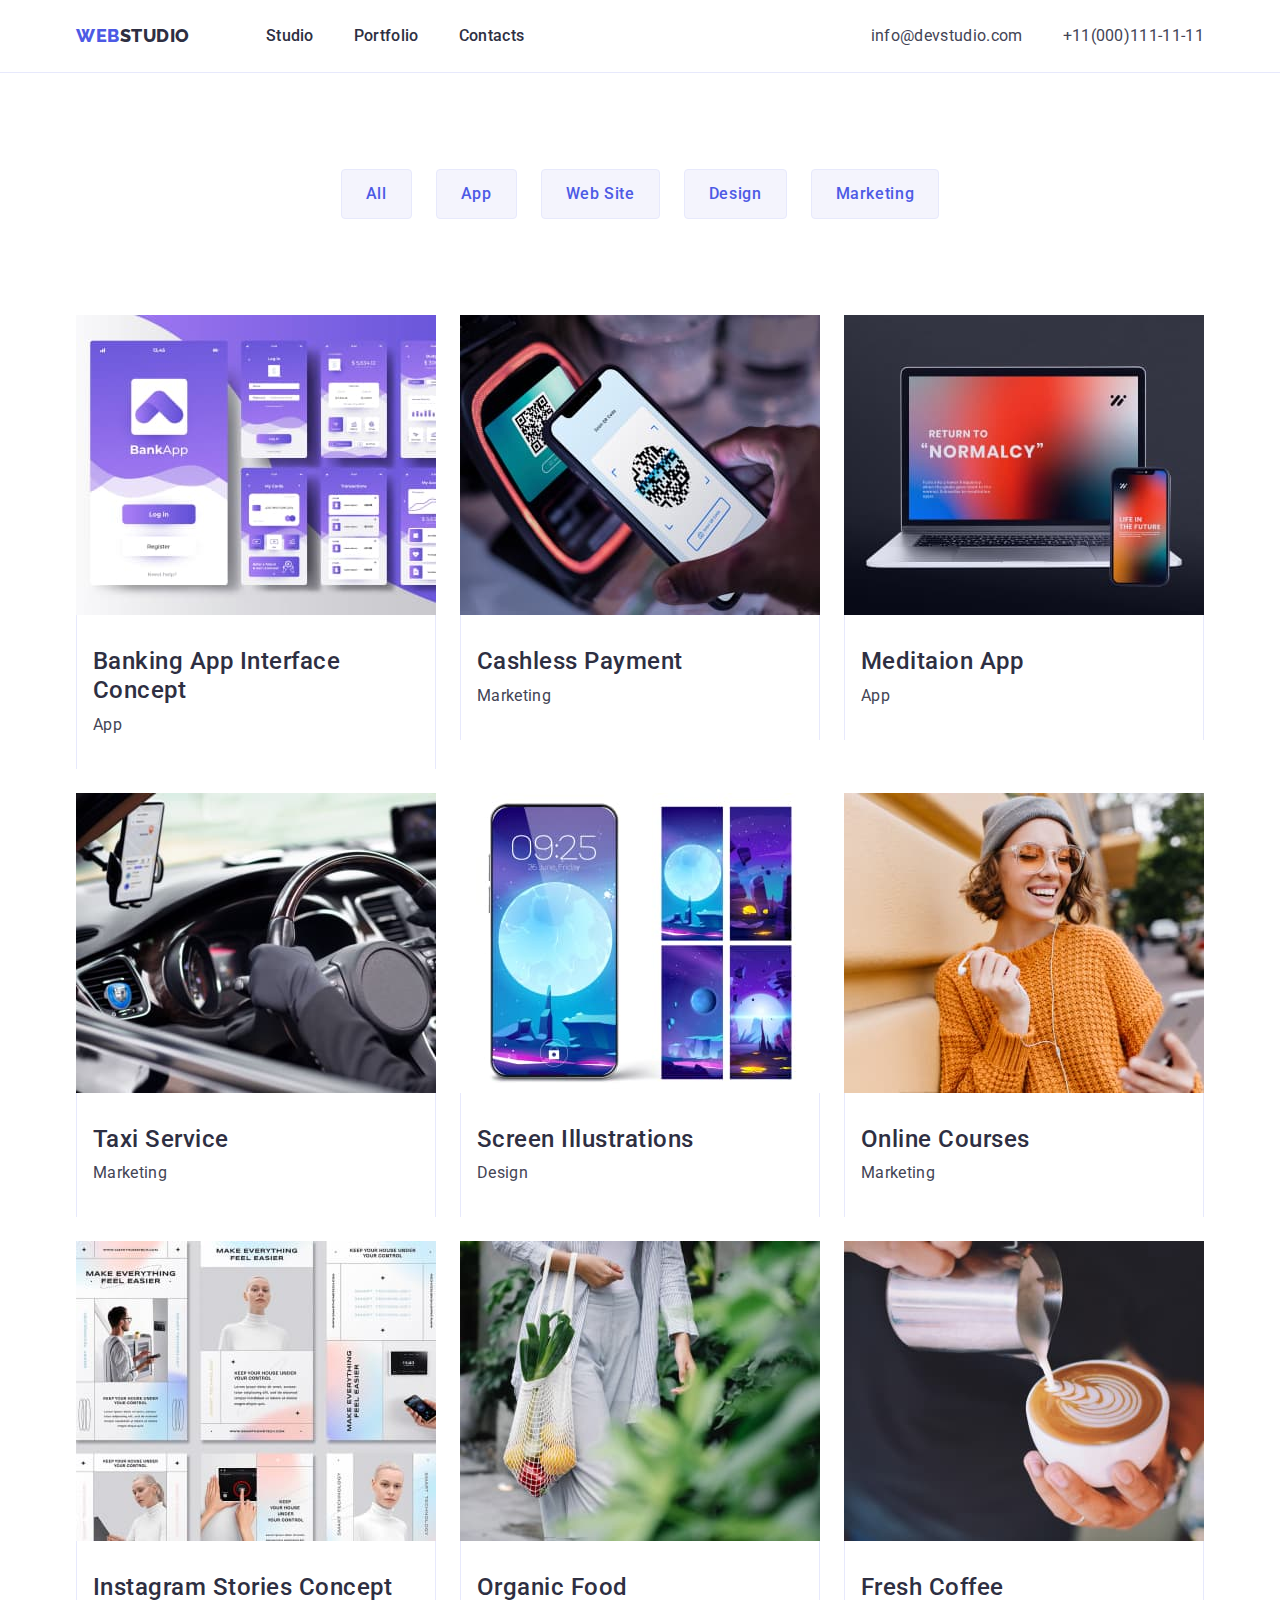
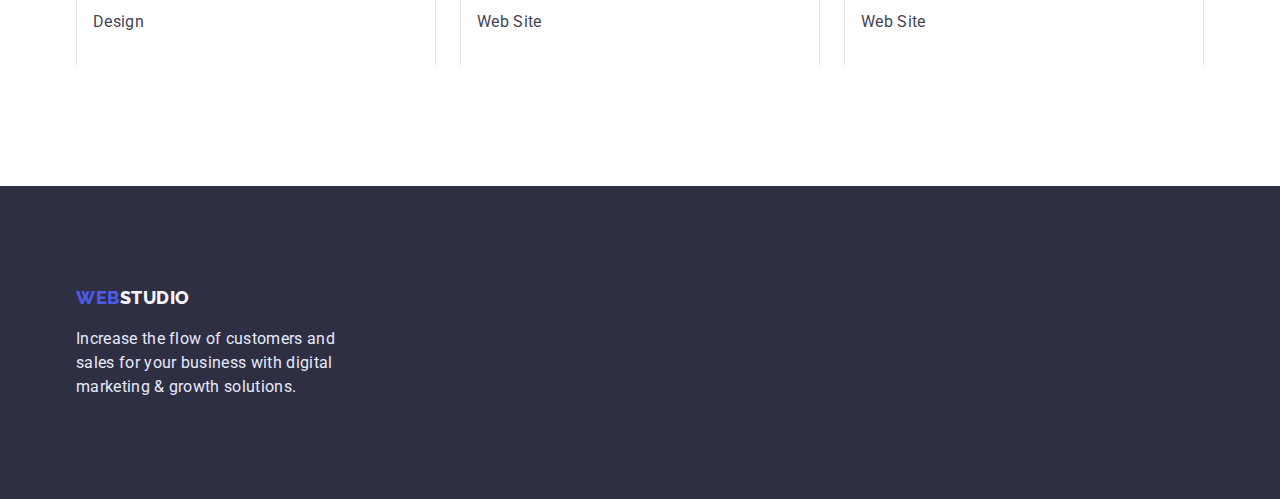
==== commit a4fea4af: "Correct" ====
--- a/portfolio.html
+++ b/portfolio.html
@@ -11,164 +11,213 @@
       href="https://fonts.googleapis.com/css2?family=Raleway:wght@800&family=Roboto:wght@400;500;700;900&display=swap"
       rel="stylesheet"
     />
-    <link rel="stylesheet" href="https://cdnjs.cloudflare.com/ajax/libs/modern-normalize/1.1.0/modern-normalize.min.css">
+    <link
+      rel="stylesheet"
+      href="https://cdnjs.cloudflare.com/ajax/libs/modern-normalize/1.1.0/modern-normalize.min.css"
+    />
     <link rel="stylesheet" href="./CSS/styles.css" />
   </head>
   <body>
     <!--Header section-->
     <header class="header">
-      <div class="header-conteiner conteiner">
+      <div class="header-container container">
         <a class="header-logo link" href="./index.html"
-        >Web<span class="header-logo-s">Studio</span></a
-      >
-        <nav class="nav-site">               
-        <ul class="header-list">
+          >Web<span class="header-logo-s">Studio</span></a
+        >
+        <nav class="nav-site">
+          <ul class="header-list">
+            <li class="header-item">
+              <a class="header-link link" href="./index.html">Studio</a>
+            </li>
+            <li class="header-item">
+              <a class="header-link link" href="./portfolio.html">Portfolio</a>
+            </li>
+            <li class="header-item">
+              <a class="header-link link" href="./contacts.html">Contacts</a>
+            </li>
+          </ul>
+        </nav>
+        <ul class="header-contacts-list">
           <li class="header-item">
-            <a class="header-link link" href="./index.html">Studio</a>
+            <a class="header-mail" href="mailto:info@devstudio.com"
+              >info@devstudio.com</a
+            >
           </li>
           <li class="header-item">
-            <a class="header-link link" href="./portfolio.html">Portfolio</a>
-          </li>
-          <li class="header-item">
-            <a class="header-link link" href="./contacts.html">Contacts</a>
+            <a class="header-contacts" href="tel:+11(000)111-11-11"
+              >+11(000)111-11-11</a
+            >
           </li>
         </ul>
-      </nav>
-      <ul class="header-contacts-list">
-        <li class="header-item">
-          <a class="header-mail" href="mailto:info@devstudio.com"
-            >info@devstudio.com</a
-          >
-        </li>
-        <li class="header-item">
-          <a class="header-contacts" href="tel:+11(000)111-11-11"
-            >+11(000)111-11-11</a
-          >
-        </li>
-      </ul>
-    </div>
+      </div>
     </header>
     <main class="main">
       <!--Filters-->
-      <section class="button link">
-        <div class="conteiner">
-        <h1 hidden>Portfolio</h1>
-        <ul class="button-list">
-          <li class="button-port"><button class="main-button" type="button">All</button></li>
-          <li class="button-port"><button class="main-button" type="button">App</button></li>
-          <li class="button-port"><button class="main-button" type="button">Web Site</button></li>
-          <li class="button-port"><button class="main-button" type="button">Design</button></li>
-          <li class="button-port"><button class="main-button" type="button">Marketing</button></li>
-        </ul>
-        <!--Row 1-->
-        <ul class="concepts">
-          <li class="concepts-sec"> <a class="concepts-sec link" href="Banking App">
-            <img
-              src="./images/row1/project-card-1/img.jpg"
-              alt="Banking App"
-              width="360"
-              height="300"
-            />
-            <h2 class="title">Banking App Interface Concept</h2>
-            <p class="text">App</p></a>
-          </li>
-          <li class="concepts-sec"> <a class="concepts-sec link" href="Cashless Payment">
-            <img
-              src="./images/row1/project-card-2/img.jpg"
-              alt="Cashless Payment"
-              width="360"
-              height="300"
-            />
-            <h2 class="title">Cashless Payment</h2>
-            <p class="text">Marketing</p></a>
-          </li>
-          <li class="concepts-sec"> <a class="concepts-sec link" href="Meditaion App">
-            <img
-              src="./images/row1/project-card-3/img.jpg"
-              alt="Meditaion App"
-              width="360"
-              height="300"
-            />
-            <h2 class="title">Meditaion App</h2>
-            <p class="text">App</p></a>
-          </li>
-          <!--Row 2-->
-          <li class="concepts-sec"> <a class="concepts-sec link" href="Taxi Service">
-            <img
-              src="./images/row2/project-card-1/img.jpg"
-              alt="Taxi Service"
-              width="360"
-              height="300"
-            />
-            <h2 class="title">Taxi Service</h2>
-            <p class="text">Marketing</p></a>
-          </li>
-          <li class="concepts-sec"> <a class="concepts-sec link" href="Screen Illustrations">
-            <img
-              src="./images/row2/project-card-2/img.jpg"
-              alt="Screen Illustrations"
-              width="360"
-              height="300"
-            />
-            <h2 class="title">Screen Illustrations</h2>
-            <p class="text">Design</p></a>
-          </li>
-          <li class="concepts-sec"> <a class="concepts-sec link" href="Online Courses">
-            <img
-              src="./images/row2/project-card-3/img.jpg"
-              alt="Online Courses"
-              width="360"
-              height="300"
-            />
-            <h2 class="title">Online Courses</h2>
-            <p class="text">Marketing</p></a>
-          </li>
-          <!--Row 3-->
-          <li class="concepts-sec"> <a class="concepts-sec link" href="Instagram Stories Concept">
-            <img
-              src="./images/row3/project-card-1/img.jpg"
-              alt="Instagram Stories Concept"
-              width="360"
-              height="300"
-            />
-            <h2 class="title">Instagram Stories Concept</h2>
-            <p class="text">Design</p></a>
-          </li>
-          <li class="concepts-sec"> <a class="concepts-sec link" href="Organic Food">
-            <img
-              src="./images/row3/project-card-2/img.jpg"
-              alt="Organic Food"
-              width="360"
-              height="300"
-            />
-            <h2 class="title">Organic Food</h2>
-            <p class="text">Web Site</p></a>
-          </li>
-          <li class="concepts-sec"> <a class="concepts-sec link" href="Fresh Coffee">
-            <img
-              src="./images/row3/project-card-3/img.jpg"
-              alt="Fresh Coffee"
-              width="360"
-              height="300"
-            />
-            <h2 class="title">Fresh Coffee</h2>
-            <p class="text">Web Site</p></a>
-          </li>
-        </ul>
-      </div>
+      <section class="button-link">
+        <div class="container">
+          <h1 hidden>Portfolio</h1>
+          <ul class="button-list">
+            <li class="button-port">
+              <button class="main-button" type="button">All</button>
+            </li>
+            <li class="button-port">
+              <button class="main-button" type="button">App</button>
+            </li>
+            <li class="button-port">
+              <button class="main-button" type="button">Web Site</button>
+            </li>
+            <li class="button-port">
+              <button class="main-button" type="button">Design</button>
+            </li>
+            <li class="button-port">
+              <button class="main-button" type="button">Marketing</button>
+            </li>
+          </ul>
+          <!--Row 1-->
+          <ul class="concepts">
+            <li class="concepts-sec">
+              <a class="concepts-sec link" href="Banking App">
+                <img class="concepts-img"
+                  src="./images/row1/project-card-1/img.jpg"
+                  alt="Banking App"
+                  width="360"
+                  height="300"
+                />
+                <div class="conceprs-text">
+                <h2 class="title">Banking App Interface Concept</h2>
+                <p class="text">App</p></a
+              >
+            </div>
+            </li>
+            <li class="concepts-sec">
+              <a class="concepts-sec link" href="Cashless Payment">
+                <img class="concepts-img"
+                  src="./images/row1/project-card-2/img.jpg"
+                  alt="Cashless Payment"
+                  width="360"
+                  height="300"
+                />
+                <div class="conceprs-text">
+                <h2 class="title">Cashless Payment</h2>
+                <p class="text">Marketing</p></a
+              >
+            </div>
+            </li>
+            <li class="concepts-sec">
+              <a class="concepts-sec link" href="Meditaion App">
+                <img class="concepts-img"
+                  src="./images/row1/project-card-3/img.jpg"
+                  alt="Meditaion App"
+                  width="360"
+                  height="300"
+                />
+                <div class="conceprs-text">
+                <h2 class="title">Meditaion App</h2>
+                <p class="text">App</p></a
+              >
+            </div>
+            </li>
+            <!--Row 2-->
+            <li class="concepts-sec">
+              <a class="concepts-sec link" href="Taxi Service">
+                <img class="concepts-img"
+                  src="./images/row2/project-card-1/img.jpg"
+                  alt="Taxi Service"
+                  width="360"
+                  height="300"
+                />
+                <div class="conceprs-text">
+                <h2 class="title">Taxi Service</h2>
+                <p class="text">Marketing</p></a
+              >
+            </div>
+            </li>
+            <li class="concepts-sec">
+              <a class="concepts-sec link" href="Screen Illustrations">
+                <img class="concepts-img"
+                  src="./images/row2/project-card-2/img.jpg"
+                  alt="Screen Illustrations"
+                  width="360"
+                  height="300"
+                />
+                <div class="conceprs-text">
+                <h2 class="title">Screen Illustrations</h2>
+                <p class="text">Design</p></a
+              >
+            </div>
+            </li>
+            <li class="concepts-sec">
+              <a class="concepts-sec link" href="Online Courses">
+                <img class="concepts-img"
+                  src="./images/row2/project-card-3/img.jpg"
+                  alt="Online Courses"
+                  width="360"
+                  height="300"
+                />
+                <div class="conceprs-text">
+                <h2 class="title">Online Courses</h2>
+                <p class="text">Marketing</p></a
+              >
+            </div>
+            </li>
+            <!--Row 3-->
+            <li class="concepts-sec">
+              <a class="concepts-sec link" href="Instagram Stories Concept">
+                <img class="concepts-img"
+                  src="./images/row3/project-card-1/img.jpg"
+                  alt="Instagram Stories Concept"
+                  width="360"
+                  height="300"
+                />
+                <div class="conceprs-text">
+                <h2 class="title">Instagram Stories Concept</h2>
+                <p class="text">Design</p></a
+              >
+            </div>
+            </li>
+            <li class="concepts-sec">
+              <a class="concepts-sec link" href="Organic Food">
+                <img class="concepts-img"
+                  src="./images/row3/project-card-2/img.jpg"
+                  alt="Organic Food"
+                  width="360"
+                  height="300"
+                />
+                <div class="conceprs-text">
+                <h2 class="title">Organic Food</h2>
+                <p class="text">Web Site</p></a
+              >
+            </div>
+            </li>
+            <li class="concepts-sec">
+              <a class="concepts-sec link" href="Fresh Coffee">
+                <img class="concepts-img"
+                  src="./images/row3/project-card-3/img.jpg"
+                  alt="Fresh Coffee"
+                  width="360"
+                  height="300"
+                />
+                <div class="conceprs-text">
+                <h2 class="title">Fresh Coffee</h2>
+                <p class="text">Web Site</p></a
+              >
+            </div>
+            </li>
+          </ul>
+        </div>
       </section>
     </main>
     <!--Footer section-->
     <footer class="footer">
-      <div class="conteiner">
-        <a class="footer-logo link" href="./index.html"
-          >Web<span class="footer-logo-s">Studio</span></a
-        >
-        <p class="desk">
-          Increase the flow of customers and sales for your business with digital
-          marketing & growth solutions.
-        </p>
-      </div>
+      <div class="container">
+      <a class="footer-logo link" href="./index.html"
+        >Web<span class="footer-logo-s">Studio</span></a
+      >
+      <p class="footer-desk">
+        Increase the flow of customers and sales for your business with digital
+        marketing & growth solutions.
+      </p>
+    </div>
     </footer>
   </body>
 </html>
--- a/CSS/styles.css
+++ b/CSS/styles.css
@@ -14,15 +14,16 @@
 }
 
 
-.conteiner{
+.container{
 	width: 1158px;
 	padding: 0 15px;
 	margin: 0 auto;
 	
 	}
-.header-conteiner{
+.header-container{
 	display: flex;
 	align-items: center;
+	height: 72px;
 	
 }
 
@@ -48,7 +49,9 @@
 .header {
 	background-color: #ffffff;
 	border-bottom: 1px solid #E7E9FC;
-		}
+	
+}
+
 .header-logo {
 font-family: 'Raleway';
 font-style: normal;
@@ -58,7 +61,8 @@
 letter-spacing: 0.03em;
 text-transform: uppercase;
 color: var(--color-iris);
-padding: 24px 76px 24px 0;
+margin-right: 76px;
+
 }
 
 .nav-site{
@@ -72,7 +76,7 @@
 
 .header-list {
 	display: flex;
-	padding: 24px 24 px 76px 0 ;
+	padding: 0;
 	margin: 0;
 font-weight: 500;
 font-size: 16px;
@@ -98,12 +102,13 @@
 
 .header-contacts-list{
 	display: flex;
+	padding: 0;
+	margin: 0;
 	
 }
 .header-mail{
 color: var(--color-slate);
-padding-top: 24px;
-padding-bottom: 24px;
+
 }
 .header-mail:hover,
 .header-mail:focus,
@@ -116,8 +121,7 @@
 line-height: calc(24 / 16);
 letter-spacing: 0.02em;
 color: var(--color-slate);
-padding-top: 24px;
-padding-bottom: 24px;
+
 }
 .header-contacts:hover,
 .header-contacts:focus,
@@ -127,6 +131,8 @@
 
 .features{
 	padding-top: 120px;
+	padding-bottom: 120px;
+
 }
 .features-list{
 	display: flex;
@@ -136,12 +142,12 @@
 	
 }
 .features-item{
-	margin-top: 8px;
 	margin-right: 24px;
 }
 .features-item:last-child{
 	margin-right: 0px;
 }
+
 .main-button{
 font-family: 'Roboto';
 font-style: normal;
@@ -177,8 +183,7 @@
 letter-spacing: 0.02em;
 color: var(--color-navy-blue);
 margin: 0;
-padding-top: 32px;
-padding-bottom: 8px;
+margin-bottom: 8px;
 }
 
 .text{
@@ -190,12 +195,16 @@
 margin: 0;
 }
 
+.button-link{
+	padding-top: 96px;
+	padding-bottom: 120px;
+}
 .button-list{
 	display: flex;
 	text-align: center;
-	padding-top: 96px;
-	padding-bottom: 72px;
-	margin: 0;
+	padding: 0;
+	margin-top: 0px;
+	margin-bottom: 96px;
 	
 flex-direction: row;
 justify-content: center;
@@ -208,19 +217,27 @@
 	margin: 0;
 	padding: 0;
 	gap: 24px;
-	padding-bottom: 120px;
-	}
-
+	
+	}
+.concepts-img{
+	display: block;
+	max-width: 100%; 
+	height: auto
+}
 .concepts-sec{
-	border: 1px solid #E7E9FC;
 	width: 360px;
-	
-	margin: 0;
-}
-
+	margin: 0;
+
+}
+.conceprs-text{
+	padding: 32px 0 32px 16px;
+	border-left: 1px solid #E7E9FC;
+	border-right: 1px solid #E7E9FC;
+}
 .footer{
 	background-color: var(--color-navy-blue);
-	padding: 100px 0px;
+	padding-top: 100px;
+	padding-bottom: 100px;
 }
 .footer-logo {
 	font-family: 'Raleway';
@@ -228,31 +245,34 @@
 	font-weight: 800;
 	font-size: 18px;
 	line-height: calc(24 / 18);
+	text-transform: uppercase;
 	letter-spacing: 0.03em;
 	color: var(--color-iris);
-	margin-bottom: 16px;
+		
 	}
 	.footer-logo-s{
 		color: var(--color-cloud);
 	}
-.desk{
+.footer-desk{
 font-weight: 400;
 font-size: 16px;
 line-height: calc(24 / 16);
 letter-spacing: 0.02em;
 	color: var(--color-cornflower) ;
-	padding-top: 16px;
-	padding-bottom:  100px;
+	margin-top: 16px;
 	max-width: 264px;
-	margin: 0;
+	margin-bottom: 0;
+	
 }
 
 
 .hero{
 	background-color: var(--color-navy-blue);
 	text-align: center;
-	padding: 188px 0px;
-	padding-bottom: 120px;
+	padding: 188px 0;
+	
+	
+	
 	
 	
 }
@@ -263,8 +283,9 @@
 letter-spacing: 0.02em;
 color: var(--color-white);
 margin: 0 auto;
-width: 494px;
-padding-bottom: 48px;
+width: 500px;
+
+
 
 
 
@@ -280,6 +301,7 @@
 background-color: var(--color-iris);
 cursor: pointer;
 padding: 16px 32px;
+margin-top: 48px;
 
 border-radius: 4px;
 border: none;
@@ -293,7 +315,6 @@
 .image-list{
 	display: flex;
 	padding: 0px;
-	padding-bottom: 120px;
 	margin: 0px;
 }
 .image{
@@ -315,9 +336,7 @@
 	margin-right: 0px;
 }
 
-.ourimages{
-	margin-bottom: 32px;
-}
+
 .subtitle{
 font-style: normal;
 font-weight: 500;
@@ -325,15 +344,18 @@
 line-height: calc(24 / 20);
 letter-spacing: 0.02em;
 color: var(--color-navy-blue);
+margin: 0;
 margin-bottom: 8px;
-margin-top: 0px;
+
 }
 .main-text{
 line-height: calc(24 / 16);
 letter-spacing: 0.02em;
 color: var(--color-slate);
-margin: 0px;
-padding-bottom: 32px;
+margin: 0;
+}
+.image-sec{
+padding-bottom: 120px;
 }
 .heading{
 font-style: normal;
@@ -344,16 +366,25 @@
 letter-spacing: 0.02em;
 text-transform: capitalize;
 color: var(--color-navy-blue);
-padding-bottom: 72px;
-padding-top: 120px;
-margin: 0;
+margin-top: 0;
+margin-bottom: 72px;
+
 }
 .heading-list{
 	display: flex;
 	padding: 0px;
-	margin-top: 0px;
-	}
+	margin: 0px;
+	}
+.ourimages{
+	margin: 0;
+	padding: 0;
+}
+.ourteam-text{
+padding: 32px 16px;
+
+}
 .ourteam-bgc{
     background-color: var(--color-cloud);
+	padding-top: 120px;
 	padding-bottom: 120px;
 }
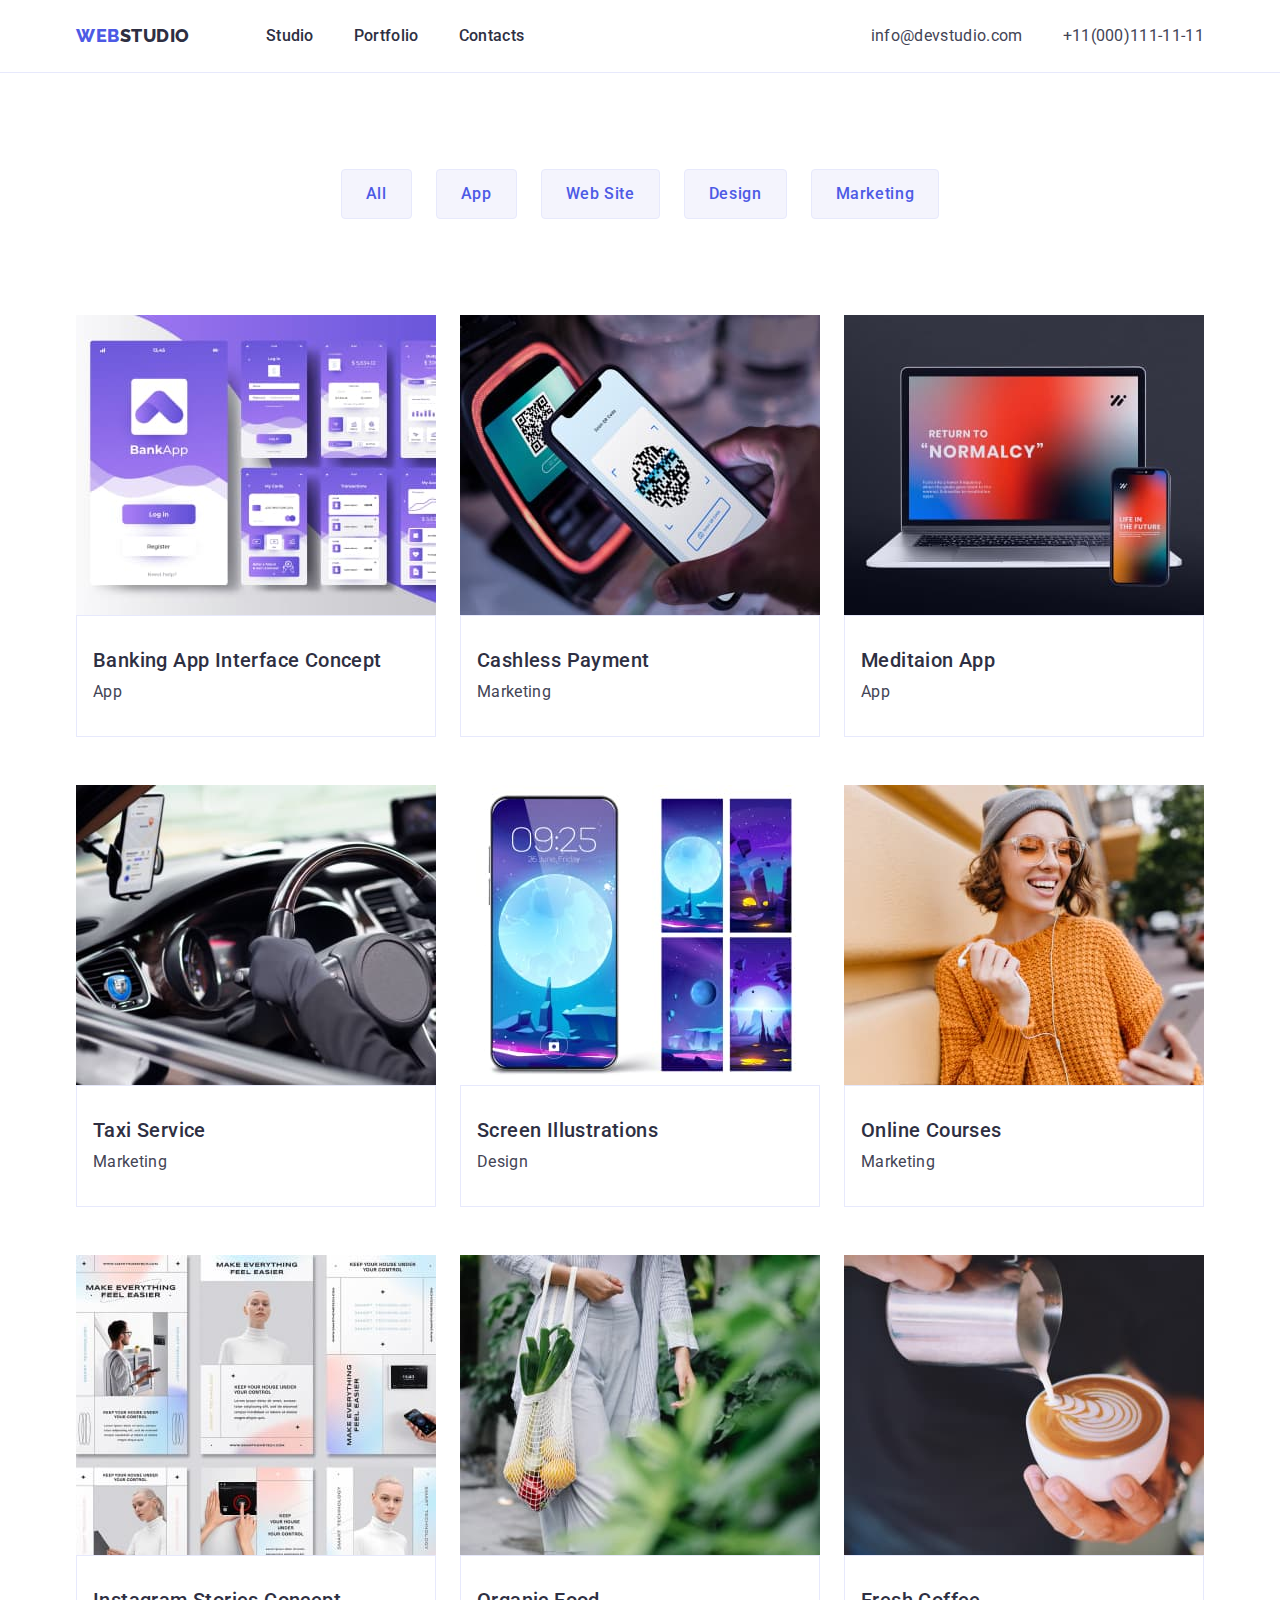
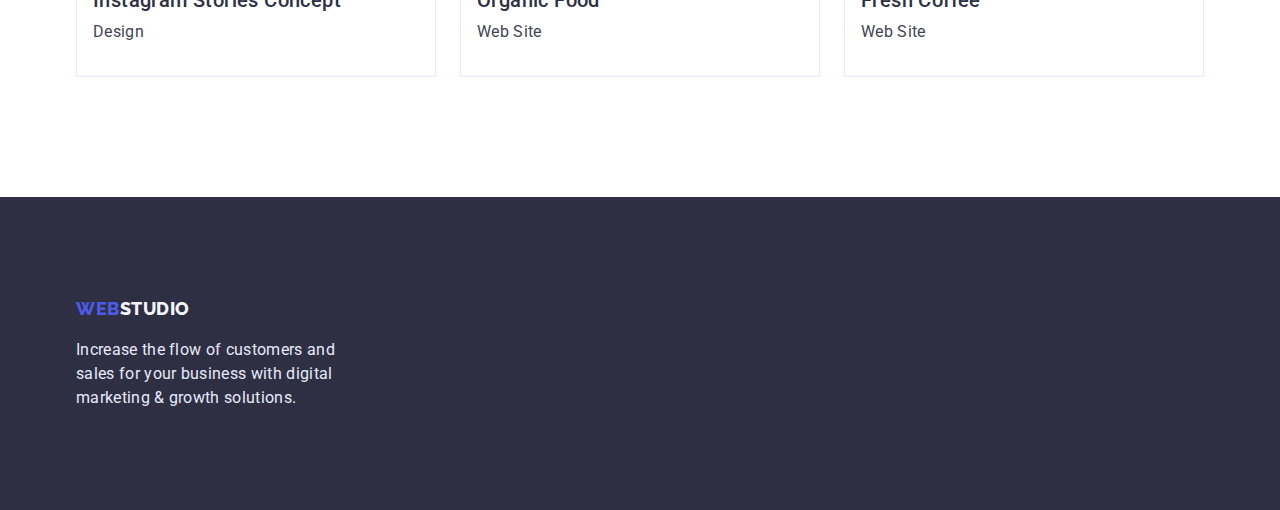
==== commit 2eb69ac5: "Correct" ====
--- a/portfolio.html
+++ b/portfolio.html
@@ -85,9 +85,8 @@
                 />
                 <div class="conceprs-text">
                 <h2 class="title">Banking App Interface Concept</h2>
-                <p class="text">App</p></a
-              >
-            </div>
+                <p class="text">App</p>
+            </div></a>
             </li>
             <li class="concepts-sec">
               <a class="concepts-sec link" href="Cashless Payment">
@@ -99,8 +98,7 @@
                 />
                 <div class="conceprs-text">
                 <h2 class="title">Cashless Payment</h2>
-                <p class="text">Marketing</p></a
-              >
+                <p class="text">Marketing</p></a>
             </div>
             </li>
             <li class="concepts-sec">
--- a/CSS/styles.css
+++ b/CSS/styles.css
@@ -36,9 +36,23 @@
 }
 a{
 	text-decoration: none;
+	color:inherit;
 }
 ul{
 	list-style: none;
+	margin: 0;
+	padding: 0;
+}
+img{
+	display: block;
+	max-width: 100%;
+	height: auto;
+}
+*{
+	box-sizing: border-box;
+}
+h1, h2, h3, h4, h5, h6, p{
+	margin: 0;
 }
 
 .link{
@@ -179,6 +193,7 @@
 
 .title{
 	font-weight: 500;
+	font-size: 20px;
 line-height: calc(24 / 20);
 letter-spacing: 0.02em;
 color: var(--color-navy-blue);
@@ -216,7 +231,8 @@
   flex-wrap: wrap;
 	margin: 0;
 	padding: 0;
-	gap: 24px;
+	column-gap: 24px;
+    row-gap: 48px;
 	
 	}
 .concepts-img{
@@ -227,12 +243,15 @@
 .concepts-sec{
 	width: 360px;
 	margin: 0;
-
+	flex-basis: calc((100% - 48px) / 3);
+	
 }
 .conceprs-text{
-	padding: 32px 0 32px 16px;
+	padding: 32px 0px 32px 16px;
 	border-left: 1px solid #E7E9FC;
 	border-right: 1px solid #E7E9FC;
+	border: 1px solid #E7E9FC;
+	
 }
 .footer{
 	background-color: var(--color-navy-blue);
